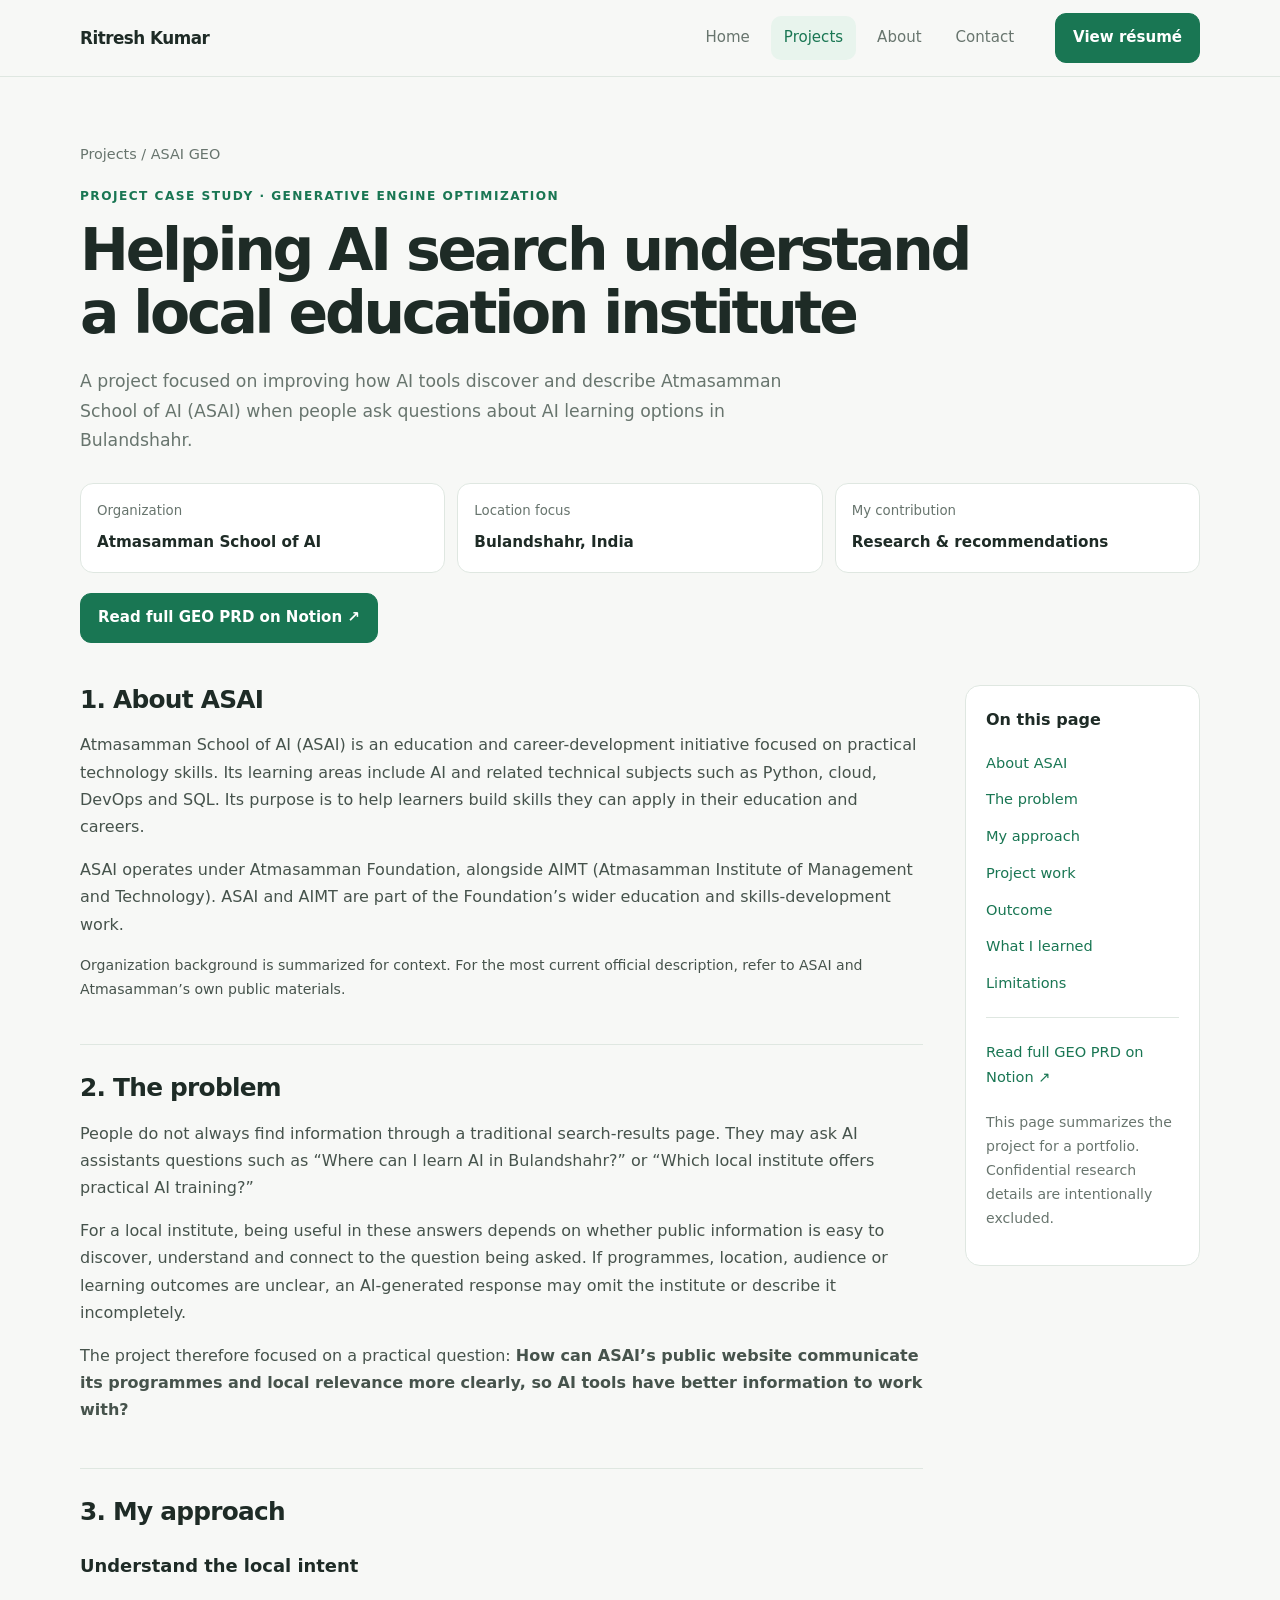
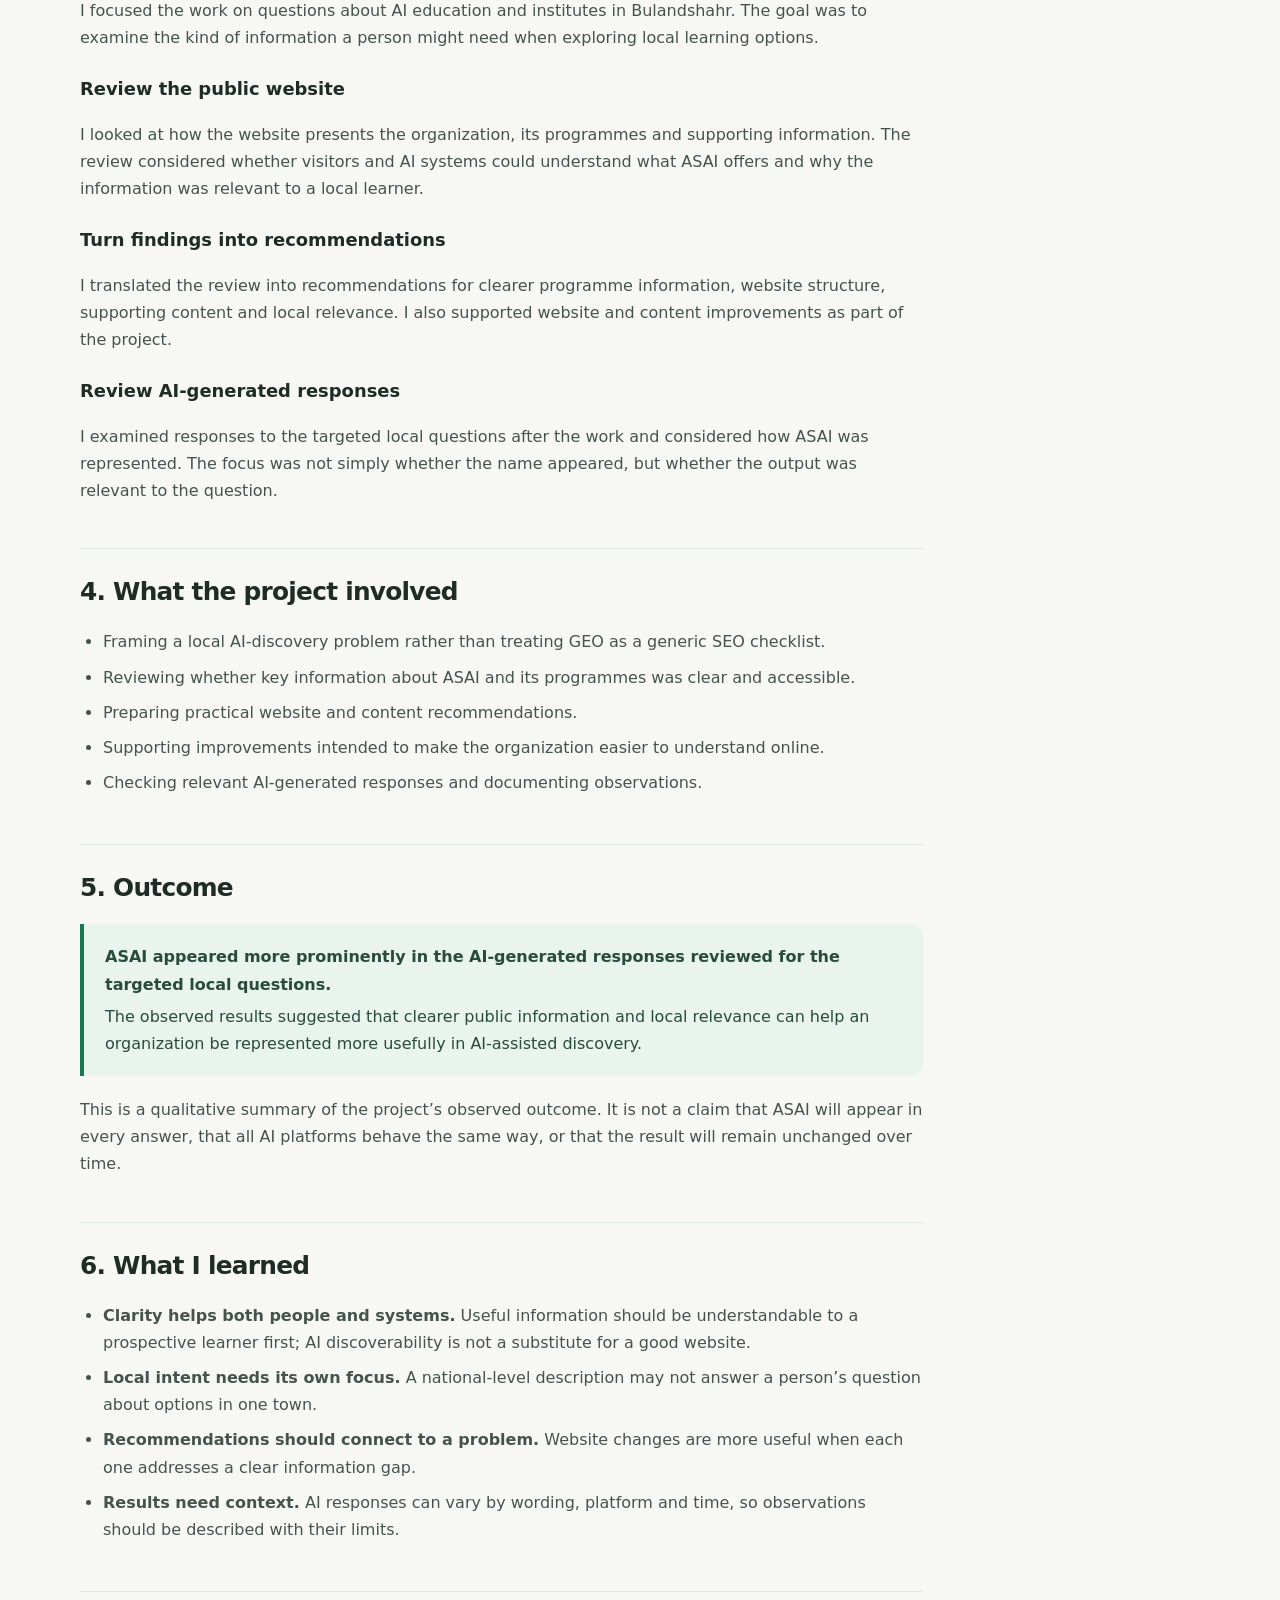
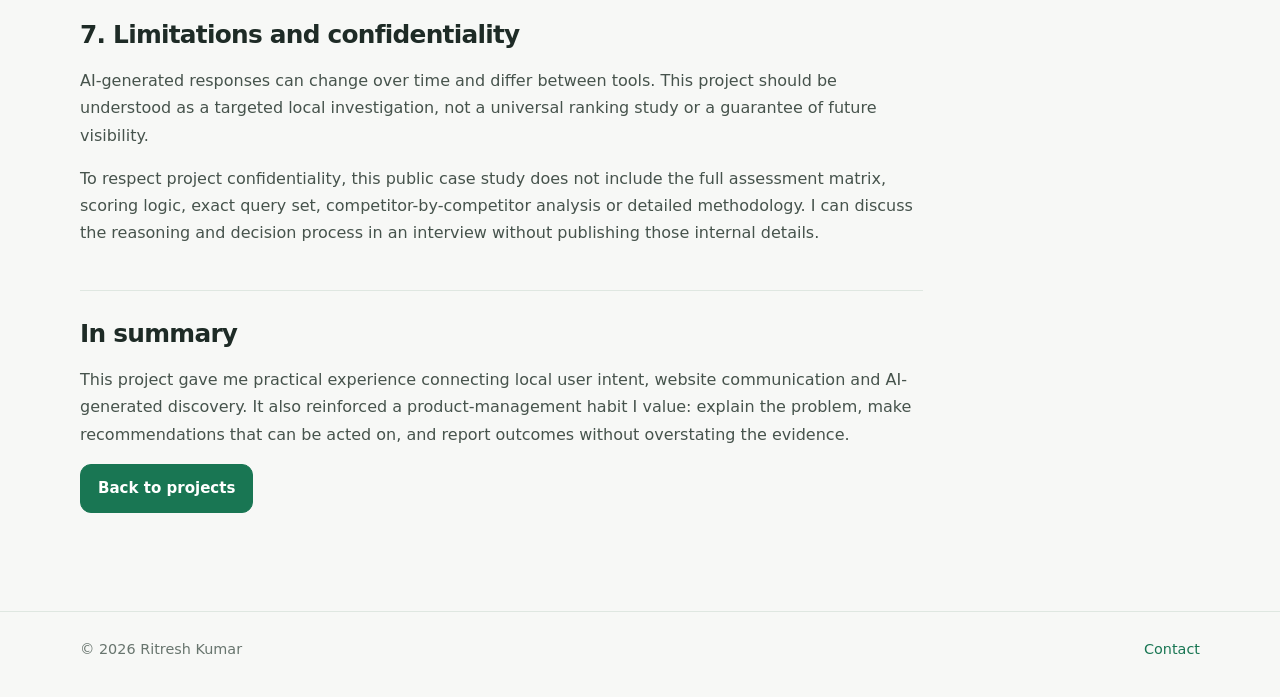
==== asai-case-study.html @ ffaddffd "Add files via upload upload all the files in my repo" ====
<!doctype html><html lang="en"><head><meta charset="utf-8"><meta name="viewport" content="width=device-width,initial-scale=1"><title>ASAI GEO Case Study | Ritresh Kumar</title><meta name="description" content="A practical case study on improving AI search discoverability for ASAI in Bulandshahr."><link rel="stylesheet" href="styles.css"></head><body><header class="topbar"><nav class="nav wrap"><a class="brand" href="index.html">Ritresh Kumar</a><button class="menu-toggle" aria-expanded="false" aria-label="Toggle navigation">Menu</button><div class="navlinks"><a href="index.html">Home</a><a class="active" href="projects.html">Projects</a><a href="about.html">About</a><a href="contact.html">Contact</a></div><a class="button" href="resume.pdf" target="_blank" rel="noreferrer">View résumé</a></nav></header><main class="wrap"><div class="page-hero"><div class="breadcrumbs"><a href="projects.html">Projects</a> / ASAI GEO</div><div class="eyebrow">Project case study · Generative Engine Optimization</div><h1 class="page-title">Helping AI search understand a local education institute</h1><p style="max-width:760px;color:var(--muted)">A project focused on improving how AI tools discover and describe Atmasamman School of AI (ASAI) when people ask questions about AI learning options in Bulandshahr.</p><div class="metadata"><div><small>Organization</small><strong>Atmasamman School of AI</strong></div><div><small>Location focus</small><strong>Bulandshahr, India</strong></div><div><small>My contribution</small><strong>Research & recommendations</strong></div></div><div class="actions" style="margin-top:20px"><a class="button" href="https://app.notion.com/p/GEO-Generative-Engine-Optimization-3e77df70513b80cbb42ec50b69eb6256" target="_blank" rel="noopener noreferrer">Read full GEO PRD on Notion ↗</a></div></div><div class="case-layout"><article class="case-main"><section id="overview" style="padding-top:0;border:0"><h2>1. About ASAI</h2><p>Atmasamman School of AI (ASAI) is an education and career-development initiative focused on practical technology skills. Its learning areas include AI and related technical subjects such as Python, cloud, DevOps and SQL. Its purpose is to help learners build skills they can apply in their education and careers.</p><p>ASAI operates under Atmasamman Foundation, alongside AIMT (Atmasamman Institute of Management and Technology). ASAI and AIMT are part of the Foundation’s wider education and skills-development work.</p><p class="plain-note">Organization background is summarized for context. For the most current official description, refer to ASAI and Atmasamman’s own public materials.</p></section><section id="problem"><h2>2. The problem</h2><p>People do not always find information through a traditional search-results page. They may ask AI assistants questions such as “Where can I learn AI in Bulandshahr?” or “Which local institute offers practical AI training?”</p><p>For a local institute, being useful in these answers depends on whether public information is easy to discover, understand and connect to the question being asked. If programmes, location, audience or learning outcomes are unclear, an AI-generated response may omit the institute or describe it incompletely.</p><p>The project therefore focused on a practical question: <strong>How can ASAI’s public website communicate its programmes and local relevance more clearly, so AI tools have better information to work with?</strong></p></section><section id="approach"><h2>3. My approach</h2><h3>Understand the local intent</h3><p>I focused the work on questions about AI education and institutes in Bulandshahr. The goal was to examine the kind of information a person might need when exploring local learning options.</p><h3>Review the public website</h3><p>I looked at how the website presents the organization, its programmes and supporting information. The review considered whether visitors and AI systems could understand what ASAI offers and why the information was relevant to a local learner.</p><h3>Turn findings into recommendations</h3><p>I translated the review into recommendations for clearer programme information, website structure, supporting content and local relevance. I also supported website and content improvements as part of the project.</p><h3>Review AI-generated responses</h3><p>I examined responses to the targeted local questions after the work and considered how ASAI was represented. The focus was not simply whether the name appeared, but whether the output was relevant to the question.</p></section><section id="work"><h2>4. What the project involved</h2><ul><li>Framing a local AI-discovery problem rather than treating GEO as a generic SEO checklist.</li><li>Reviewing whether key information about ASAI and its programmes was clear and accessible.</li><li>Preparing practical website and content recommendations.</li><li>Supporting improvements intended to make the organization easier to understand online.</li><li>Checking relevant AI-generated responses and documenting observations.</li></ul></section><section id="outcome"><h2>5. Outcome</h2><div class="callout"><strong>ASAI appeared more prominently in the AI-generated responses reviewed for the targeted local questions.</strong>The observed results suggested that clearer public information and local relevance can help an organization be represented more usefully in AI-assisted discovery.</div><p>This is a qualitative summary of the project’s observed outcome. It is not a claim that ASAI will appear in every answer, that all AI platforms behave the same way, or that the result will remain unchanged over time.</p></section><section id="learning"><h2>6. What I learned</h2><ul><li><strong>Clarity helps both people and systems.</strong> Useful information should be understandable to a prospective learner first; AI discoverability is not a substitute for a good website.</li><li><strong>Local intent needs its own focus.</strong> A national-level description may not answer a person’s question about options in one town.</li><li><strong>Recommendations should connect to a problem.</strong> Website changes are more useful when each one addresses a clear information gap.</li><li><strong>Results need context.</strong> AI responses can vary by wording, platform and time, so observations should be described with their limits.</li></ul></section><section id="limits"><h2>7. Limitations and confidentiality</h2><p>AI-generated responses can change over time and differ between tools. This project should be understood as a targeted local investigation, not a universal ranking study or a guarantee of future visibility.</p><p>To respect project confidentiality, this public case study does not include the full assessment matrix, scoring logic, exact query set, competitor-by-competitor analysis or detailed methodology. I can discuss the reasoning and decision process in an interview without publishing those internal details.</p></section><section id="summary"><h2>In summary</h2><p>This project gave me practical experience connecting local user intent, website communication and AI-generated discovery. It also reinforced a product-management habit I value: explain the problem, make recommendations that can be acted on, and report outcomes without overstating the evidence.</p><a class="button" href="projects.html">Back to projects</a></section></article><aside class="case-aside"><h3>On this page</h3><a href="#overview">About ASAI</a><a href="#problem">The problem</a><a href="#approach">My approach</a><a href="#work">Project work</a><a href="#outcome">Outcome</a><a href="#learning">What I learned</a><a href="#limits">Limitations</a><hr style="border:0;border-top:1px solid var(--line);margin:15px 0"><p><a href="https://app.notion.com/p/GEO-Generative-Engine-Optimization-3e77df70513b80cbb42ec50b69eb6256" target="_blank" rel="noopener noreferrer">Read full GEO PRD on Notion ↗</a></p><p class="plain-note">This page summarizes the project for a portfolio. Confidential research details are intentionally excluded.</p></aside></div></main><footer><div class="wrap footer-row"><span>© 2026 Ritresh Kumar</span><a href="contact.html">Contact</a></div></footer><script src="script.js"></script></body></html>
---- styles.css ----
:root{--bg:#f7f8f6;--surface:#fff;--ink:#1e2b26;--muted:#68756e;--line:#dfe7e1;--accent:#197653;--accent-soft:#e8f4ed;--shadow:0 12px 32px rgba(24,55,39,.07);--radius:18px}*{box-sizing:border-box}html{scroll-behavior:smooth}body{margin:0;background:var(--bg);color:var(--ink);font:16px/1.7 Inter,ui-sans-serif,system-ui,-apple-system,"Segoe UI",sans-serif;-webkit-font-smoothing:antialiased}a{color:var(--accent);text-decoration:none}a:hover{text-decoration:underline}button,a{transition:color .22s ease,background .22s ease,border-color .22s ease,transform .22s ease,box-shadow .22s ease}a:focus-visible,button:focus-visible{outline:3px solid #86c5a5;outline-offset:3px}.wrap{width:min(1120px,calc(100% - 40px));margin-inline:auto}.topbar{position:sticky;top:0;z-index:20;background:rgba(247,248,246,.92);backdrop-filter:blur(14px);border-bottom:1px solid var(--line)}.nav{min-height:76px;display:flex;align-items:center;gap:28px}.brand{font-weight:800;color:var(--ink);font-size:1.05rem;letter-spacing:-.03em;margin-right:auto}.navlinks{display:flex;align-items:center;gap:8px}.navlinks a{color:var(--muted);padding:9px 13px;border-radius:10px;font-size:.94rem}.navlinks a:hover,.navlinks a.active{color:var(--accent);background:var(--accent-soft);text-decoration:none}.button{display:inline-flex;align-items:center;justify-content:center;gap:8px;padding:11px 17px;border:1px solid var(--accent);border-radius:11px;background:var(--accent);color:#fff;font-weight:700;font-size:.94rem;cursor:pointer}.button:hover{background:#125e41;color:#fff;transform:translateY(-1px);box-shadow:0 7px 18px rgba(25,118,83,.16);text-decoration:none}.button.secondary{background:transparent;color:var(--accent)}.button.secondary:hover{background:var(--accent-soft);box-shadow:none}.menu-toggle{display:none;border:1px solid var(--line);background:white;border-radius:9px;padding:8px 12px;color:var(--ink)}main{min-height:60vh}.hero{padding:90px 0 76px;display:grid;grid-template-columns:1.35fr .65fr;gap:52px;align-items:center}.eyebrow{text-transform:uppercase;letter-spacing:.12em;font-size:.76rem;font-weight:800;color:var(--accent);margin-bottom:12px}.hero h1,.page-title{font-size:clamp(2.4rem,6vw,4.6rem);letter-spacing:-.055em;line-height:1.08;margin:0 0 22px}.hero h1 span{color:var(--accent)}.hero p,.page-hero p{font-size:1.08rem;color:var(--muted);max-width:680px;margin:0 0 25px}.hero-actions,.actions{display:flex;gap:12px;flex-wrap:wrap;margin-top:25px}.hero-panel{background:var(--accent-soft);border:1px solid #d5e9dc;border-radius:24px;padding:28px;min-height:260px;display:flex;flex-direction:column;justify-content:space-between}.hero-panel .big-mark{font-size:4.5rem;font-weight:800;letter-spacing:-.08em;color:var(--accent);line-height:1}.hero-panel p{font-size:.98rem;color:#496557;margin:20px 0 0}.mini-tags,.skills{display:flex;flex-wrap:wrap;gap:9px}.mini-tags span,.skills span{display:inline-block;background:var(--surface);border:1px solid var(--line);padding:7px 11px;border-radius:999px;color:var(--muted);font-size:.85rem}.section{padding:62px 0;border-top:1px solid var(--line)}.section-head{display:flex;justify-content:space-between;gap:20px;align-items:end;margin-bottom:26px}.section-head h2,.section h2{font-size:clamp(1.65rem,3vw,2.25rem);line-height:1.2;letter-spacing:-.035em;margin:0}.section-head p{color:var(--muted);margin:8px 0 0;max-width:650px}.text-link{font-weight:750;white-space:nowrap}.cards{display:grid;grid-template-columns:repeat(3,minmax(0,1fr));gap:18px}.project-card,.simple-panel,.contact-card{background:var(--surface);border:1px solid var(--line);border-radius:var(--radius);padding:25px;box-shadow:0 3px 12px rgba(24,55,39,.025)}.project-card{display:flex;flex-direction:column;align-items:flex-start;min-height:265px;color:var(--ink)}.project-card:hover{transform:translateY(-4px);border-color:#a8cdb7;box-shadow:var(--shadow);text-decoration:none}.project-card .card-type{font-size:.77rem;font-weight:800;color:var(--accent);background:var(--accent-soft);border-radius:999px;padding:5px 10px;margin-bottom:18px}.project-card h3,.simple-panel h3{font-size:1.2rem;line-height:1.3;margin:0 0 10px;letter-spacing:-.025em}.project-card p,.simple-panel p,.contact-card p{color:var(--muted);margin:0 0 18px}.project-card .card-link{margin-top:auto;color:var(--accent);font-weight:750}.project-card .card-link span{display:inline-block;transition:transform .2s}.project-card:hover .card-link span{transform:translateX(4px)}.about-preview,.contact-preview{display:grid;grid-template-columns:1fr 1fr;gap:18px}.simple-panel{padding:30px}.simple-panel .text-link{display:inline-block;margin-top:4px}.page-hero{padding:65px 0 42px}.page-title{font-size:clamp(2.25rem,5vw,3.65rem);max-width:900px}.page-hero p{margin-bottom:0}.breadcrumbs{font-size:.9rem;color:var(--muted);margin-bottom:20px}.metadata{display:grid;grid-template-columns:repeat(3,minmax(0,1fr));gap:12px;margin-top:28px}.metadata>div{background:var(--surface);border:1px solid var(--line);border-radius:13px;padding:16px}.metadata small{display:block;color:var(--muted);margin-bottom:5px}.metadata strong{font-size:.95rem}.case-layout{display:grid;grid-template-columns:minmax(0,1fr) 235px;gap:42px;padding-bottom:70px}.case-main section{padding:28px 0;border-top:1px solid var(--line)}.case-main h2{font-size:1.55rem;letter-spacing:-.03em;line-height:1.25;margin:0 0 13px}.case-main h3{font-size:1.12rem;margin:23px 0 8px}.case-main p,.case-main li{color:#46534c}.case-main ul{padding-left:23px}.case-main li{padding:4px 0}.case-aside{align-self:start;position:sticky;top:100px;background:var(--surface);border:1px solid var(--line);border-radius:15px;padding:20px}.case-aside h3{margin:0 0 12px;font-size:1rem}.case-aside a{display:block;padding:6px 0;font-size:.91rem}.callout{background:var(--accent-soft);border-left:4px solid var(--accent);border-radius:0 12px 12px 0;padding:19px 21px;margin:20px 0;color:#294b3a}.callout strong{display:block;margin-bottom:5px}.plain-note{font-size:.88rem;color:var(--muted)}.about-grid{display:grid;grid-template-columns:1fr 1fr;gap:18px}.skills{padding-bottom:60px}.skills span{background:var(--surface)}.contact-grid{display:grid;grid-template-columns:1fr 1fr;gap:18px;padding-bottom:65px}.contact-card{display:flex;gap:15px;align-items:flex-start}.contact-card .contact-icon{width:44px;height:44px;flex:0 0 44px;border-radius:12px;background:var(--accent-soft);display:grid;place-items:center;color:var(--accent);font-weight:800}.contact-card h3{margin:0 0 5px}.contact-card p{margin:0 0 7px}footer{border-top:1px solid var(--line);padding:25px 0 35px;color:var(--muted);font-size:.9rem}.footer-row{display:flex;align-items:center;justify-content:space-between;gap:15px}.breadcrumbs a{color:var(--muted)}.page-enter{animation:pageEnter .42s ease both}.page-leave{opacity:0;transform:translateY(7px);transition:opacity .16s ease,transform .16s ease}@keyframes pageEnter{from{opacity:0;transform:translateY(9px)}to{opacity:1;transform:translateY(0)}}@media(max-width:800px){.nav{gap:12px;min-height:68px}.nav>.button{display:none}.menu-toggle{display:block}.navlinks{display:none;position:absolute;left:20px;right:20px;top:64px;background:var(--surface);border:1px solid var(--line);border-radius:14px;padding:10px;box-shadow:var(--shadow);flex-direction:column;align-items:stretch}.navlinks.open{display:flex}.navlinks a{padding:12px}.hero{grid-template-columns:1fr;gap:28px;padding:58px 0}.hero-panel{min-height:200px}.cards{grid-template-columns:1fr 1fr}.case-layout{grid-template-columns:1fr}.case-aside{position:static;order:-1}.metadata{grid-template-columns:1fr 1fr}}@media(max-width:560px){.wrap{width:min(100% - 28px,1120px)}.hero{padding:48px 0}.hero h1{font-size:2.65rem}.section{padding:45px 0}.section-head{align-items:flex-start;flex-direction:column}.cards,.about-preview,.contact-preview,.about-grid,.contact-grid{grid-template-columns:1fr}.project-card{min-height:0}.page-hero{padding:45px 0 30px}.metadata{grid-template-columns:1fr}.case-layout{gap:20px}.footer-row{align-items:flex-start;flex-direction:column}}@media(prefers-reduced-motion:reduce){*,*::before,*::after{scroll-behavior:auto!important;animation-duration:.01ms!important;transition-duration:.01ms!important}}
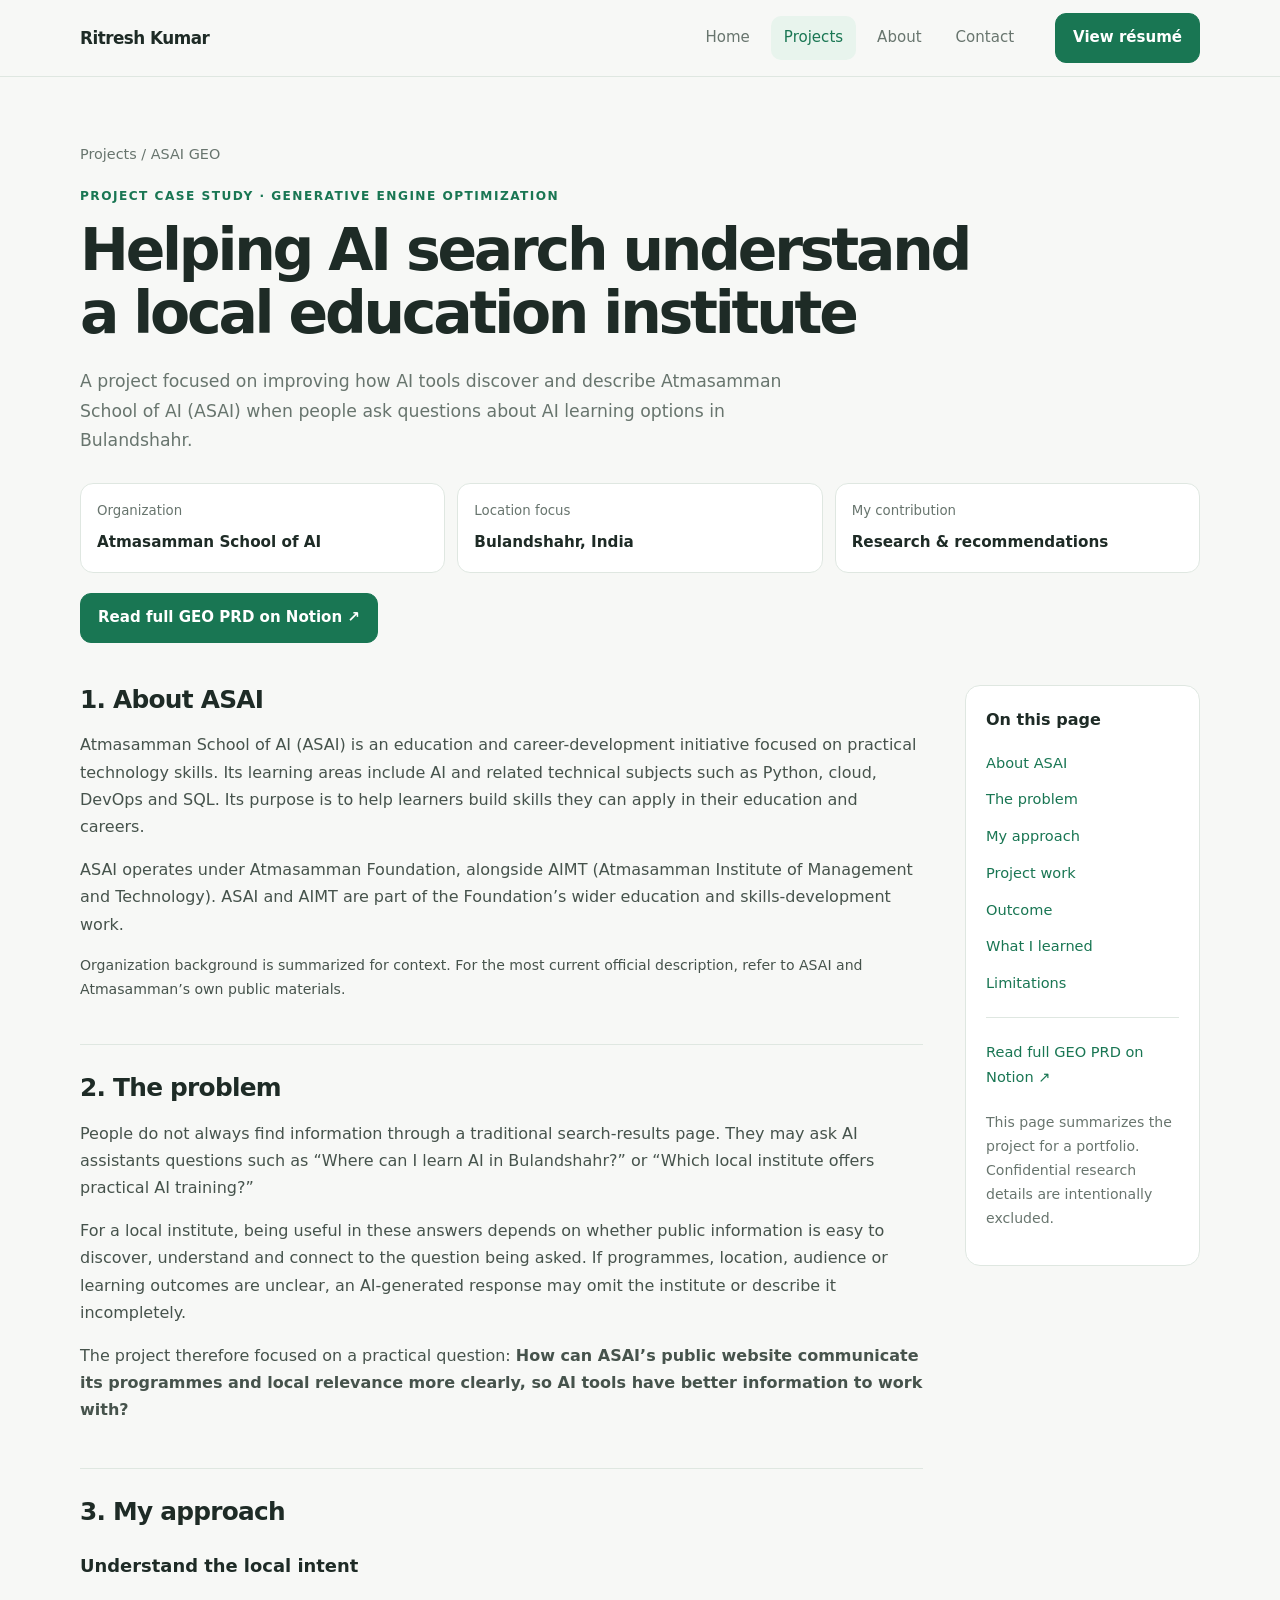
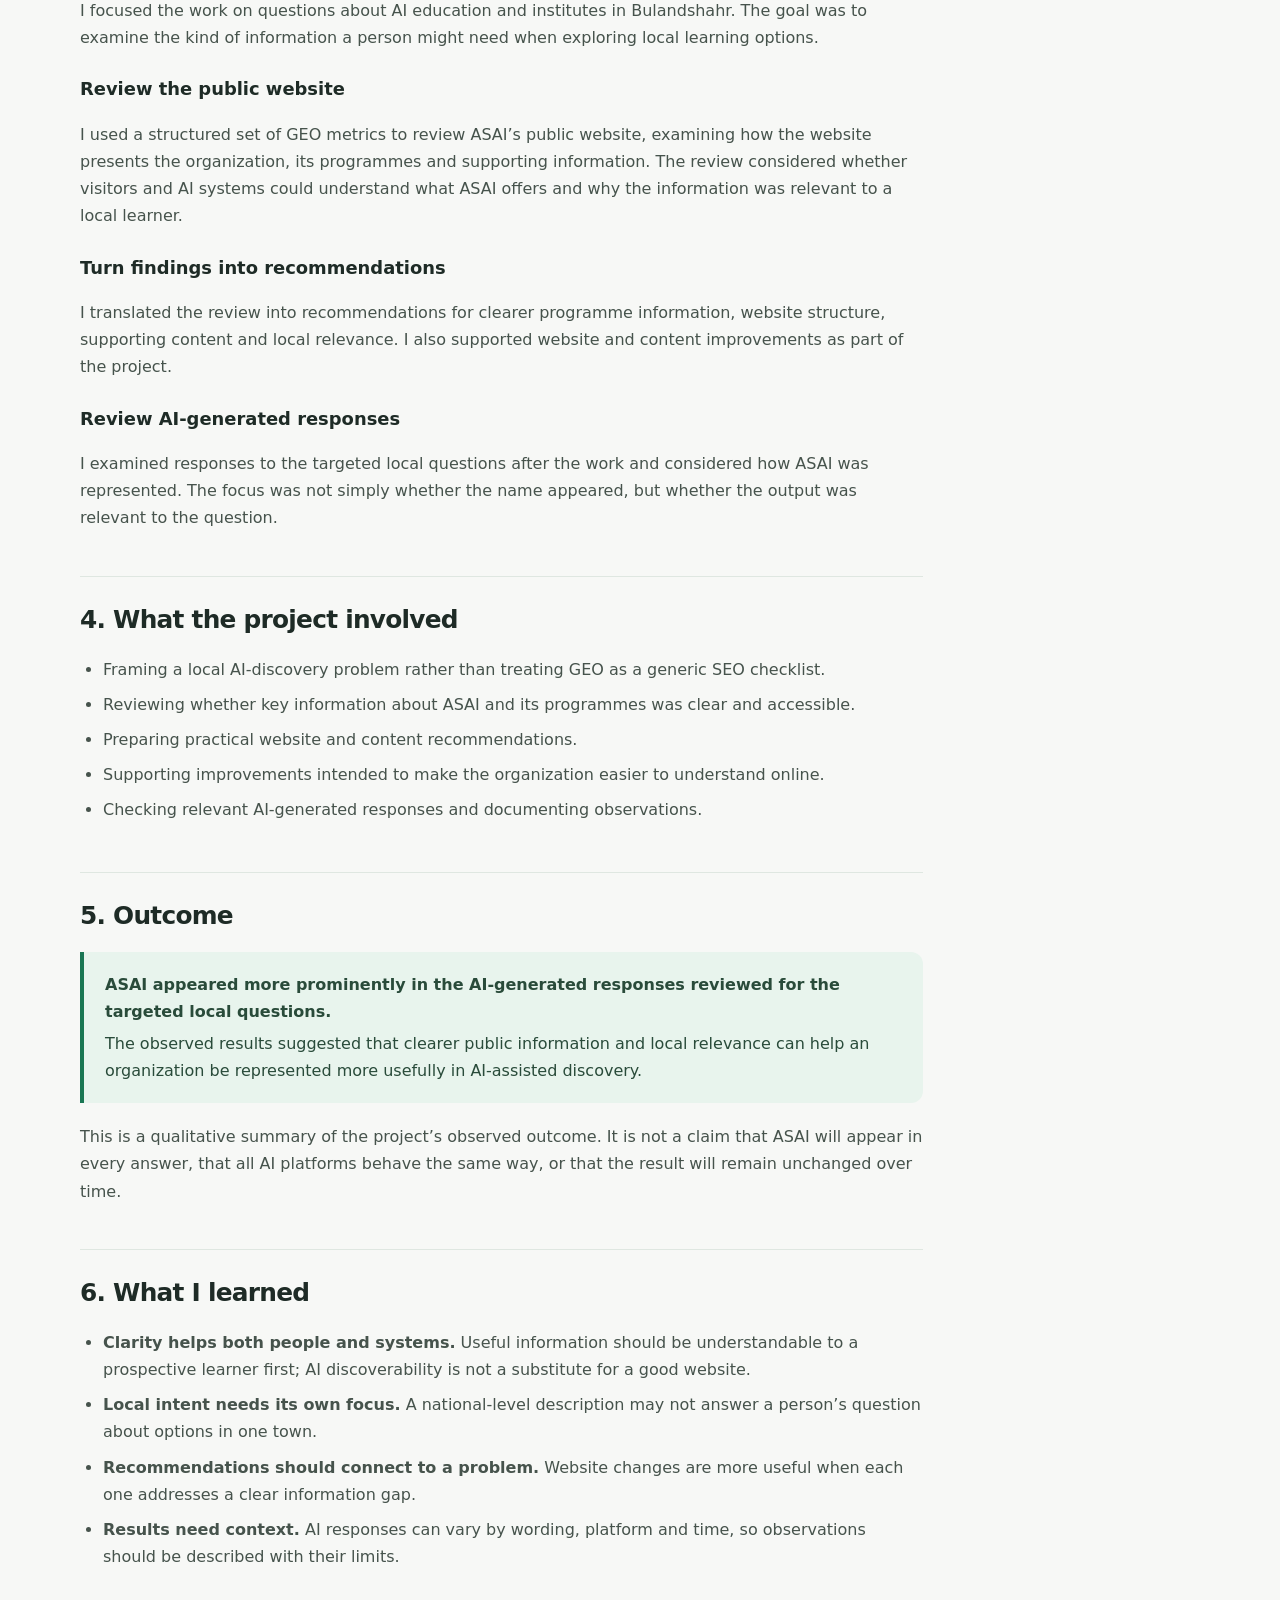
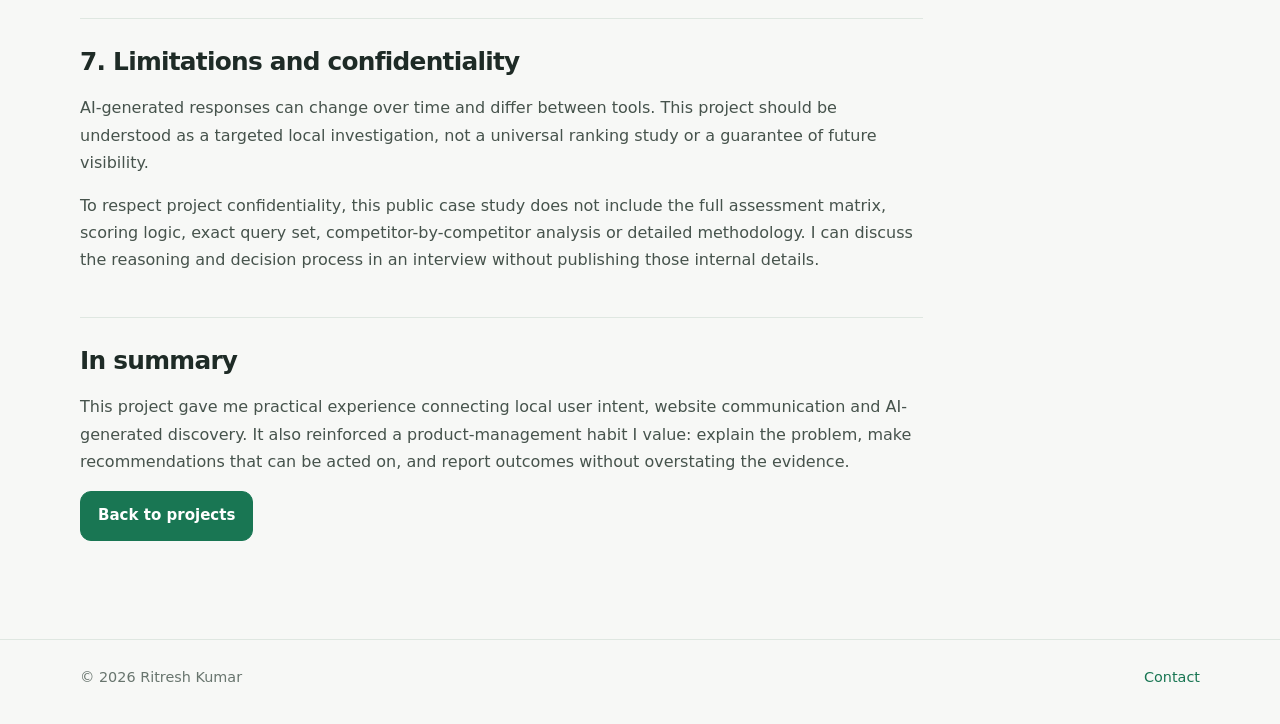
==== commit 002bcccb: "upadte the review" ====
--- a/asai-case-study.html
+++ b/asai-case-study.html
@@ -1 +1 @@
-<!doctype html><html lang="en"><head><meta charset="utf-8"><meta name="viewport" content="width=device-width,initial-scale=1"><title>ASAI GEO Case Study | Ritresh Kumar</title><meta name="description" content="A practical case study on improving AI search discoverability for ASAI in Bulandshahr."><link rel="stylesheet" href="styles.css"></head><body><header class="topbar"><nav class="nav wrap"><a class="brand" href="index.html">Ritresh Kumar</a><button class="menu-toggle" aria-expanded="false" aria-label="Toggle navigation">Menu</button><div class="navlinks"><a href="index.html">Home</a><a class="active" href="projects.html">Projects</a><a href="about.html">About</a><a href="contact.html">Contact</a></div><a class="button" href="resume.pdf" target="_blank" rel="noreferrer">View résumé</a></nav></header><main class="wrap"><div class="page-hero"><div class="breadcrumbs"><a href="projects.html">Projects</a> / ASAI GEO</div><div class="eyebrow">Project case study · Generative Engine Optimization</div><h1 class="page-title">Helping AI search understand a local education institute</h1><p style="max-width:760px;color:var(--muted)">A project focused on improving how AI tools discover and describe Atmasamman School of AI (ASAI) when people ask questions about AI learning options in Bulandshahr.</p><div class="metadata"><div><small>Organization</small><strong>Atmasamman School of AI</strong></div><div><small>Location focus</small><strong>Bulandshahr, India</strong></div><div><small>My contribution</small><strong>Research & recommendations</strong></div></div><div class="actions" style="margin-top:20px"><a class="button" href="https://app.notion.com/p/GEO-Generative-Engine-Optimization-3e77df70513b80cbb42ec50b69eb6256" target="_blank" rel="noopener noreferrer">Read full GEO PRD on Notion ↗</a></div></div><div class="case-layout"><article class="case-main"><section id="overview" style="padding-top:0;border:0"><h2>1. About ASAI</h2><p>Atmasamman School of AI (ASAI) is an education and career-development initiative focused on practical technology skills. Its learning areas include AI and related technical subjects such as Python, cloud, DevOps and SQL. Its purpose is to help learners build skills they can apply in their education and careers.</p><p>ASAI operates under Atmasamman Foundation, alongside AIMT (Atmasamman Institute of Management and Technology). ASAI and AIMT are part of the Foundation’s wider education and skills-development work.</p><p class="plain-note">Organization background is summarized for context. For the most current official description, refer to ASAI and Atmasamman’s own public materials.</p></section><section id="problem"><h2>2. The problem</h2><p>People do not always find information through a traditional search-results page. They may ask AI assistants questions such as “Where can I learn AI in Bulandshahr?” or “Which local institute offers practical AI training?”</p><p>For a local institute, being useful in these answers depends on whether public information is easy to discover, understand and connect to the question being asked. If programmes, location, audience or learning outcomes are unclear, an AI-generated response may omit the institute or describe it incompletely.</p><p>The project therefore focused on a practical question: <strong>How can ASAI’s public website communicate its programmes and local relevance more clearly, so AI tools have better information to work with?</strong></p></section><section id="approach"><h2>3. My approach</h2><h3>Understand the local intent</h3><p>I focused the work on questions about AI education and institutes in Bulandshahr. The goal was to examine the kind of information a person might need when exploring local learning options.</p><h3>Review the public website</h3><p>I looked at how the website presents the organization, its programmes and supporting information. The review considered whether visitors and AI systems could understand what ASAI offers and why the information was relevant to a local learner.</p><h3>Turn findings into recommendations</h3><p>I translated the review into recommendations for clearer programme information, website structure, supporting content and local relevance. I also supported website and content improvements as part of the project.</p><h3>Review AI-generated responses</h3><p>I examined responses to the targeted local questions after the work and considered how ASAI was represented. The focus was not simply whether the name appeared, but whether the output was relevant to the question.</p></section><section id="work"><h2>4. What the project involved</h2><ul><li>Framing a local AI-discovery problem rather than treating GEO as a generic SEO checklist.</li><li>Reviewing whether key information about ASAI and its programmes was clear and accessible.</li><li>Preparing practical website and content recommendations.</li><li>Supporting improvements intended to make the organization easier to understand online.</li><li>Checking relevant AI-generated responses and documenting observations.</li></ul></section><section id="outcome"><h2>5. Outcome</h2><div class="callout"><strong>ASAI appeared more prominently in the AI-generated responses reviewed for the targeted local questions.</strong>The observed results suggested that clearer public information and local relevance can help an organization be represented more usefully in AI-assisted discovery.</div><p>This is a qualitative summary of the project’s observed outcome. It is not a claim that ASAI will appear in every answer, that all AI platforms behave the same way, or that the result will remain unchanged over time.</p></section><section id="learning"><h2>6. What I learned</h2><ul><li><strong>Clarity helps both people and systems.</strong> Useful information should be understandable to a prospective learner first; AI discoverability is not a substitute for a good website.</li><li><strong>Local intent needs its own focus.</strong> A national-level description may not answer a person’s question about options in one town.</li><li><strong>Recommendations should connect to a problem.</strong> Website changes are more useful when each one addresses a clear information gap.</li><li><strong>Results need context.</strong> AI responses can vary by wording, platform and time, so observations should be described with their limits.</li></ul></section><section id="limits"><h2>7. Limitations and confidentiality</h2><p>AI-generated responses can change over time and differ between tools. This project should be understood as a targeted local investigation, not a universal ranking study or a guarantee of future visibility.</p><p>To respect project confidentiality, this public case study does not include the full assessment matrix, scoring logic, exact query set, competitor-by-competitor analysis or detailed methodology. I can discuss the reasoning and decision process in an interview without publishing those internal details.</p></section><section id="summary"><h2>In summary</h2><p>This project gave me practical experience connecting local user intent, website communication and AI-generated discovery. It also reinforced a product-management habit I value: explain the problem, make recommendations that can be acted on, and report outcomes without overstating the evidence.</p><a class="button" href="projects.html">Back to projects</a></section></article><aside class="case-aside"><h3>On this page</h3><a href="#overview">About ASAI</a><a href="#problem">The problem</a><a href="#approach">My approach</a><a href="#work">Project work</a><a href="#outcome">Outcome</a><a href="#learning">What I learned</a><a href="#limits">Limitations</a><hr style="border:0;border-top:1px solid var(--line);margin:15px 0"><p><a href="https://app.notion.com/p/GEO-Generative-Engine-Optimization-3e77df70513b80cbb42ec50b69eb6256" target="_blank" rel="noopener noreferrer">Read full GEO PRD on Notion ↗</a></p><p class="plain-note">This page summarizes the project for a portfolio. Confidential research details are intentionally excluded.</p></aside></div></main><footer><div class="wrap footer-row"><span>© 2026 Ritresh Kumar</span><a href="contact.html">Contact</a></div></footer><script src="script.js"></script></body></html>
+<!doctype html><html lang="en"><head><meta charset="utf-8"><meta name="viewport" content="width=device-width,initial-scale=1"><title>ASAI GEO Case Study | Ritresh Kumar</title><meta name="description" content="A practical case study on improving AI search discoverability for ASAI in Bulandshahr."><link rel="stylesheet" href="styles.css"></head><body><header class="topbar"><nav class="nav wrap"><a class="brand" href="index.html">Ritresh Kumar</a><button class="menu-toggle" aria-expanded="false" aria-label="Toggle navigation">Menu</button><div class="navlinks"><a href="index.html">Home</a><a class="active" href="projects.html">Projects</a><a href="about.html">About</a><a href="contact.html">Contact</a></div><a class="button" href="resume.pdf" target="_blank" rel="noreferrer">View résumé</a></nav></header><main class="wrap"><div class="page-hero"><div class="breadcrumbs"><a href="projects.html">Projects</a> / ASAI GEO</div><div class="eyebrow">Project case study · Generative Engine Optimization</div><h1 class="page-title">Helping AI search understand a local education institute</h1><p style="max-width:760px;color:var(--muted)">A project focused on improving how AI tools discover and describe Atmasamman School of AI (ASAI) when people ask questions about AI learning options in Bulandshahr.</p><div class="metadata"><div><small>Organization</small><strong>Atmasamman School of AI</strong></div><div><small>Location focus</small><strong>Bulandshahr, India</strong></div><div><small>My contribution</small><strong>Research & recommendations</strong></div></div><div class="actions" style="margin-top:20px"><a class="button" href="https://app.notion.com/p/GEO-Generative-Engine-Optimization-3e77df70513b80cbb42ec50b69eb6256" target="_blank" rel="noopener noreferrer">Read full GEO PRD on Notion ↗</a></div></div><div class="case-layout"><article class="case-main"><section id="overview" style="padding-top:0;border:0"><h2>1. About ASAI</h2><p>Atmasamman School of AI (ASAI) is an education and career-development initiative focused on practical technology skills. Its learning areas include AI and related technical subjects such as Python, cloud, DevOps and SQL. Its purpose is to help learners build skills they can apply in their education and careers.</p><p>ASAI operates under Atmasamman Foundation, alongside AIMT (Atmasamman Institute of Management and Technology). ASAI and AIMT are part of the Foundation’s wider education and skills-development work.</p><p class="plain-note">Organization background is summarized for context. For the most current official description, refer to ASAI and Atmasamman’s own public materials.</p></section><section id="problem"><h2>2. The problem</h2><p>People do not always find information through a traditional search-results page. They may ask AI assistants questions such as “Where can I learn AI in Bulandshahr?” or “Which local institute offers practical AI training?”</p><p>For a local institute, being useful in these answers depends on whether public information is easy to discover, understand and connect to the question being asked. If programmes, location, audience or learning outcomes are unclear, an AI-generated response may omit the institute or describe it incompletely.</p><p>The project therefore focused on a practical question: <strong>How can ASAI’s public website communicate its programmes and local relevance more clearly, so AI tools have better information to work with?</strong></p></section><section id="approach"><h2>3. My approach</h2><h3>Understand the local intent</h3><p>I focused the work on questions about AI education and institutes in Bulandshahr. The goal was to examine the kind of information a person might need when exploring local learning options.</p><h3>Review the public website</h3><p>I used a structured set of GEO metrics to review ASAI’s public website, examining how the website presents the organization, its programmes and supporting information. The review considered whether visitors and AI systems could understand what ASAI offers and why the information was relevant to a local learner.</p><h3>Turn findings into recommendations</h3><p>I translated the review into recommendations for clearer programme information, website structure, supporting content and local relevance. I also supported website and content improvements as part of the project.</p><h3>Review AI-generated responses</h3><p>I examined responses to the targeted local questions after the work and considered how ASAI was represented. The focus was not simply whether the name appeared, but whether the output was relevant to the question.</p></section><section id="work"><h2>4. What the project involved</h2><ul><li>Framing a local AI-discovery problem rather than treating GEO as a generic SEO checklist.</li><li>Reviewing whether key information about ASAI and its programmes was clear and accessible.</li><li>Preparing practical website and content recommendations.</li><li>Supporting improvements intended to make the organization easier to understand online.</li><li>Checking relevant AI-generated responses and documenting observations.</li></ul></section><section id="outcome"><h2>5. Outcome</h2><div class="callout"><strong>ASAI appeared more prominently in the AI-generated responses reviewed for the targeted local questions.</strong>The observed results suggested that clearer public information and local relevance can help an organization be represented more usefully in AI-assisted discovery.</div><p>This is a qualitative summary of the project’s observed outcome. It is not a claim that ASAI will appear in every answer, that all AI platforms behave the same way, or that the result will remain unchanged over time.</p></section><section id="learning"><h2>6. What I learned</h2><ul><li><strong>Clarity helps both people and systems.</strong> Useful information should be understandable to a prospective learner first; AI discoverability is not a substitute for a good website.</li><li><strong>Local intent needs its own focus.</strong> A national-level description may not answer a person’s question about options in one town.</li><li><strong>Recommendations should connect to a problem.</strong> Website changes are more useful when each one addresses a clear information gap.</li><li><strong>Results need context.</strong> AI responses can vary by wording, platform and time, so observations should be described with their limits.</li></ul></section><section id="limits"><h2>7. Limitations and confidentiality</h2><p>AI-generated responses can change over time and differ between tools. This project should be understood as a targeted local investigation, not a universal ranking study or a guarantee of future visibility.</p><p>To respect project confidentiality, this public case study does not include the full assessment matrix, scoring logic, exact query set, competitor-by-competitor analysis or detailed methodology. I can discuss the reasoning and decision process in an interview without publishing those internal details.</p></section><section id="summary"><h2>In summary</h2><p>This project gave me practical experience connecting local user intent, website communication and AI-generated discovery. It also reinforced a product-management habit I value: explain the problem, make recommendations that can be acted on, and report outcomes without overstating the evidence.</p><a class="button" href="projects.html">Back to projects</a></section></article><aside class="case-aside"><h3>On this page</h3><a href="#overview">About ASAI</a><a href="#problem">The problem</a><a href="#approach">My approach</a><a href="#work">Project work</a><a href="#outcome">Outcome</a><a href="#learning">What I learned</a><a href="#limits">Limitations</a><hr style="border:0;border-top:1px solid var(--line);margin:15px 0"><p><a href="https://app.notion.com/p/GEO-Generative-Engine-Optimization-3e77df70513b80cbb42ec50b69eb6256" target="_blank" rel="noopener noreferrer">Read full GEO PRD on Notion ↗</a></p><p class="plain-note">This page summarizes the project for a portfolio. Confidential research details are intentionally excluded.</p></aside></div></main><footer><div class="wrap footer-row"><span>© 2026 Ritresh Kumar</span><a href="contact.html">Contact</a></div></footer><script src="script.js"></script></body></html>
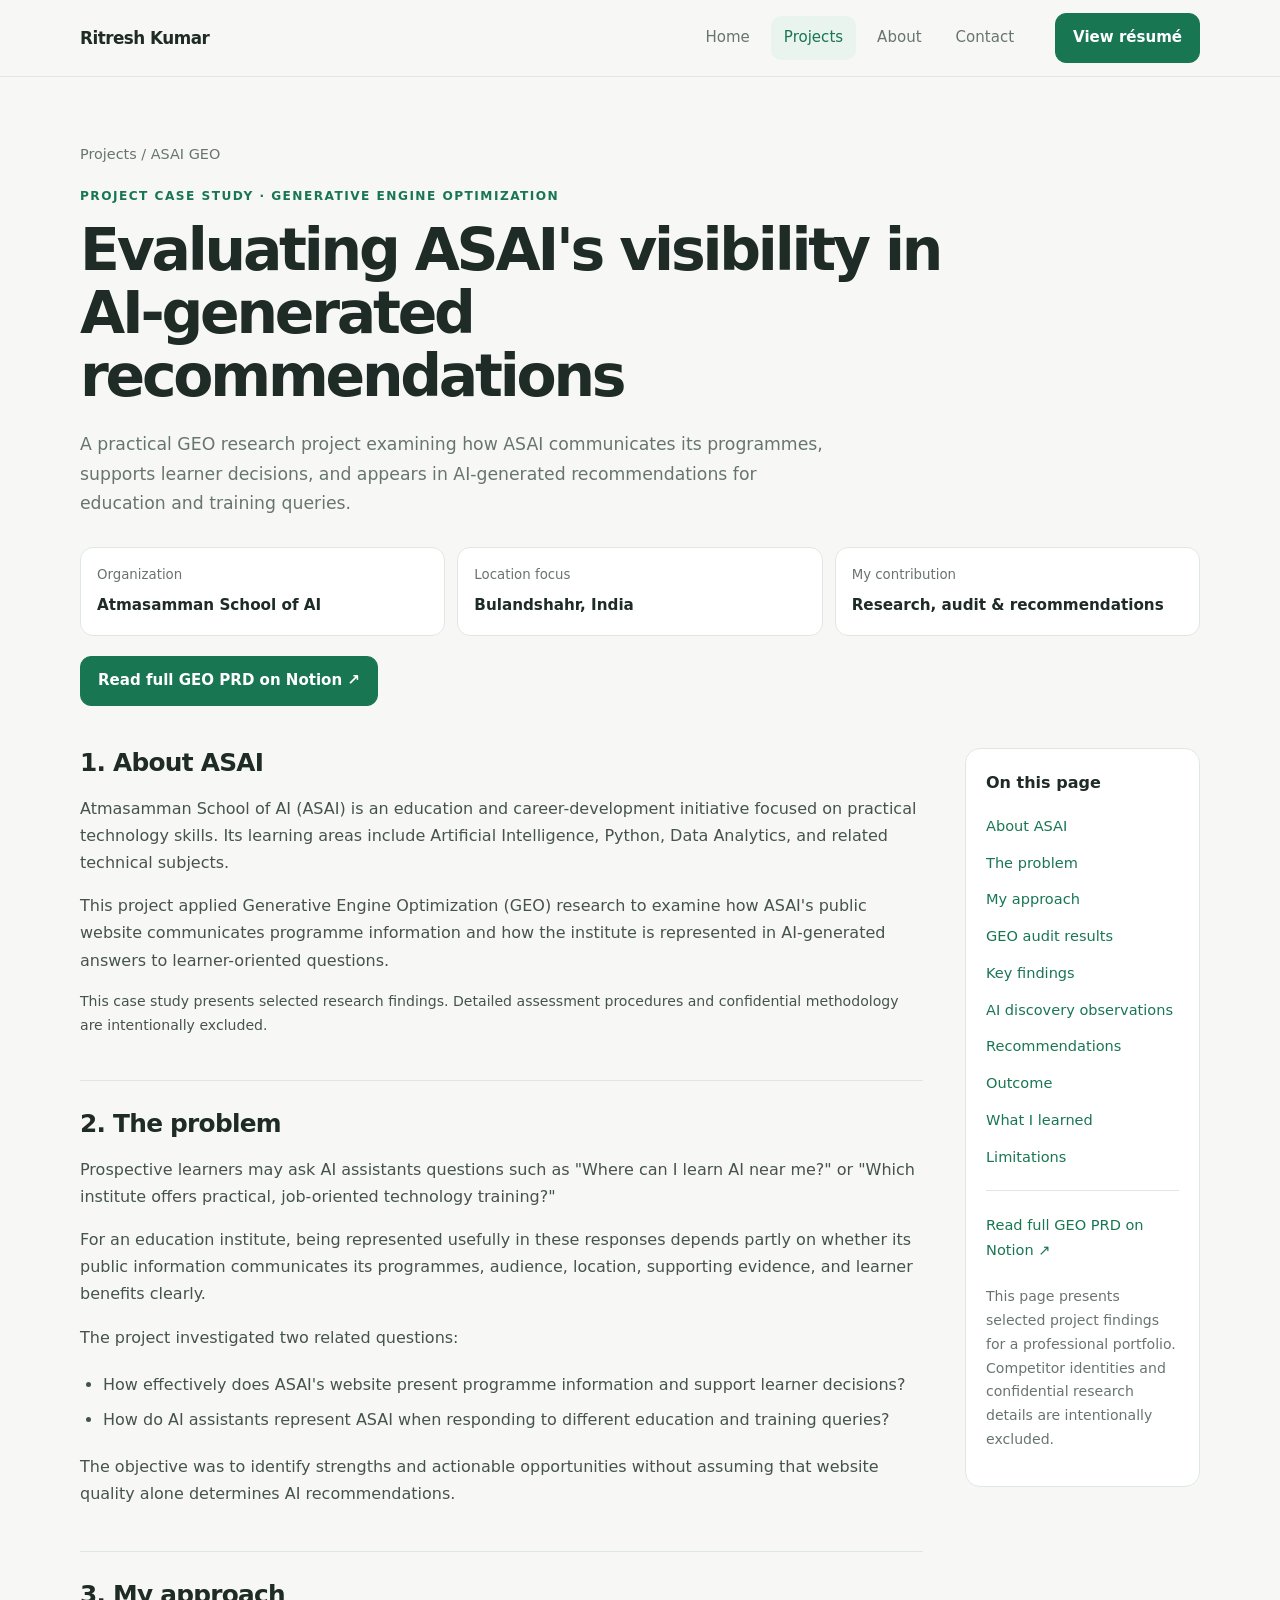
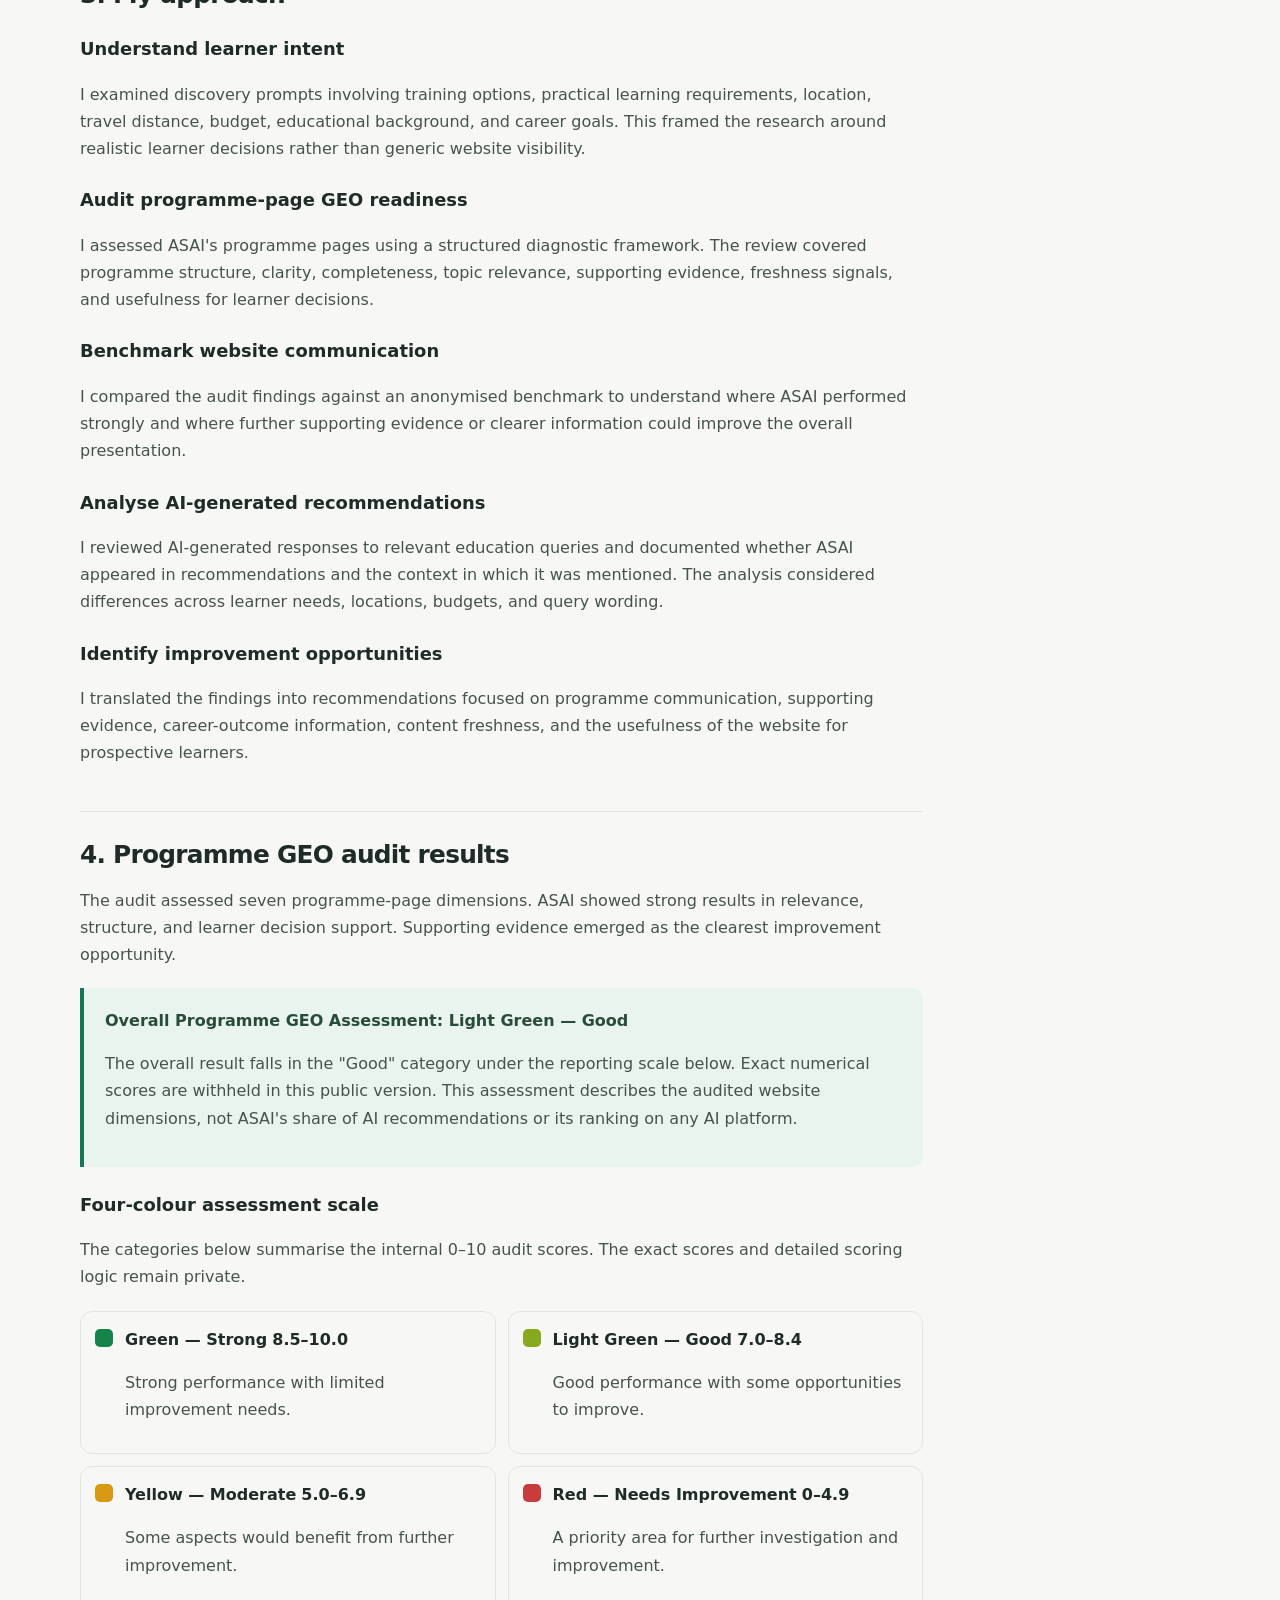
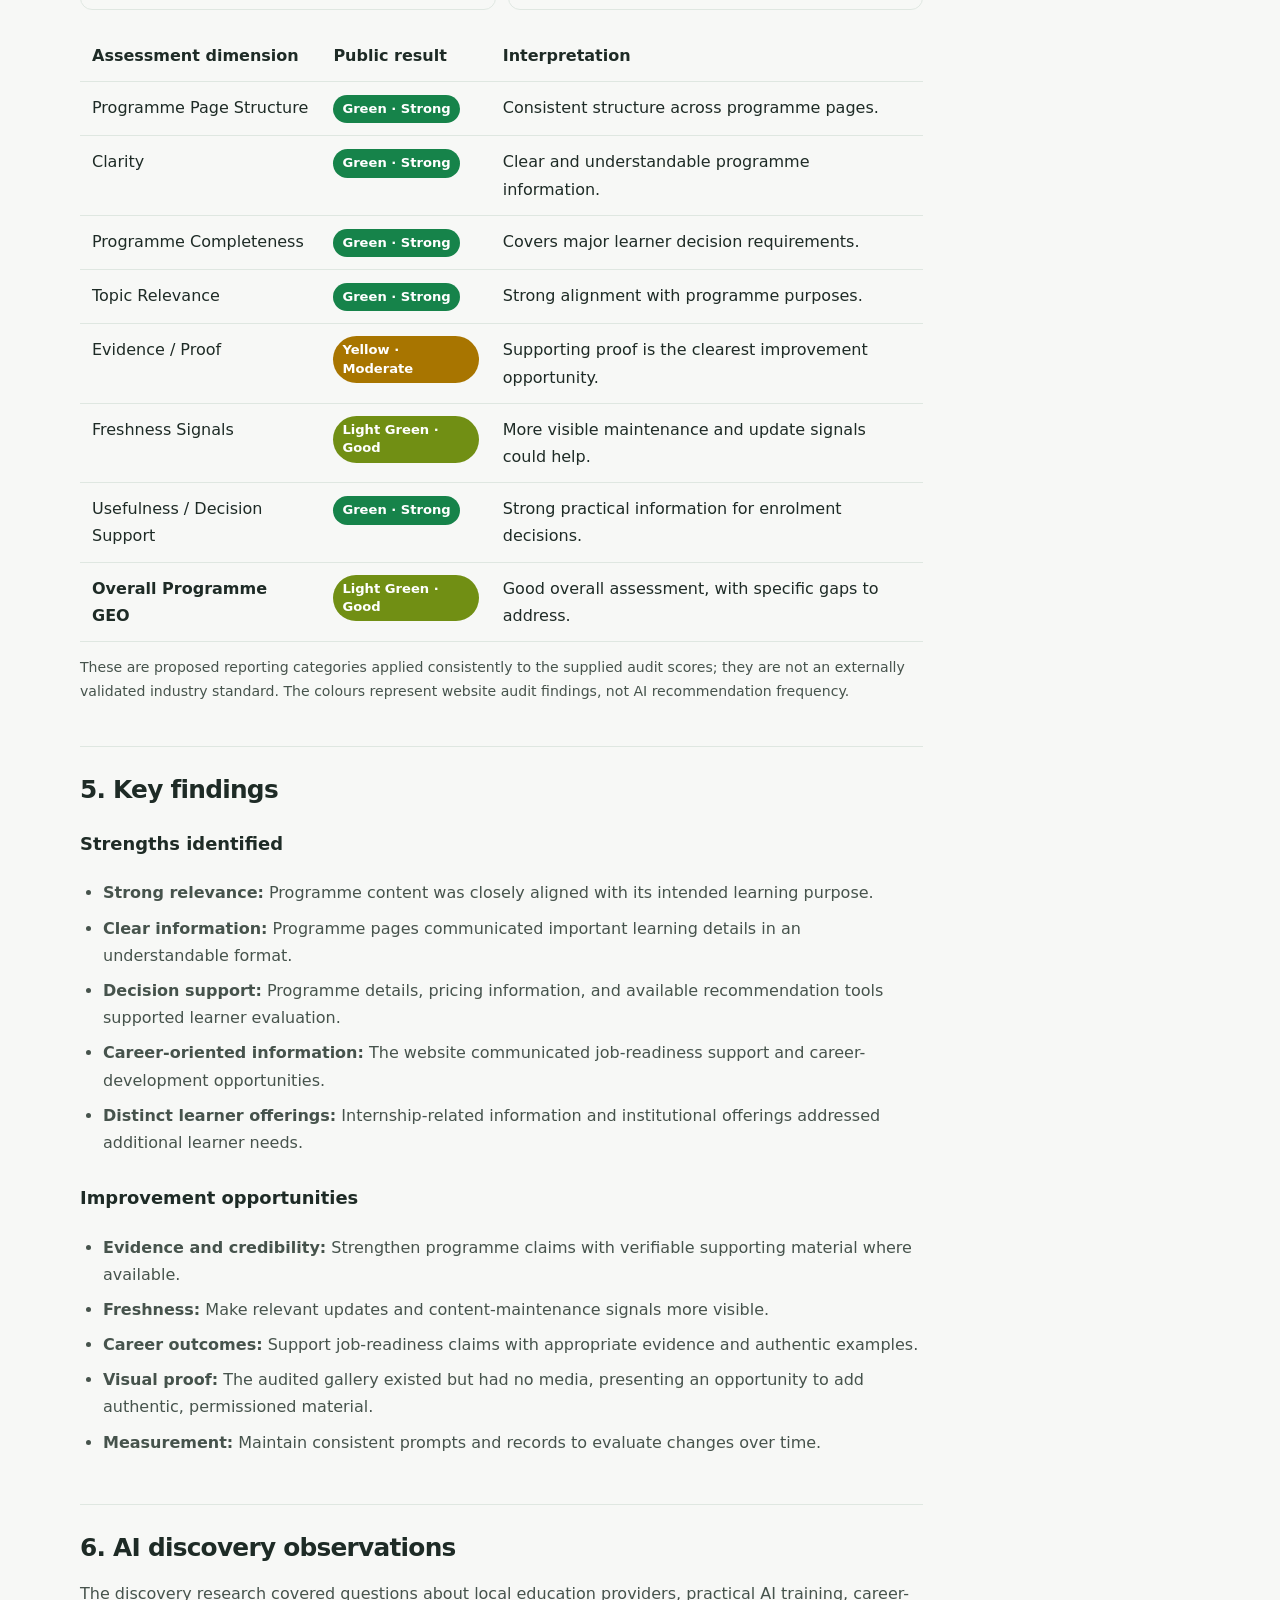
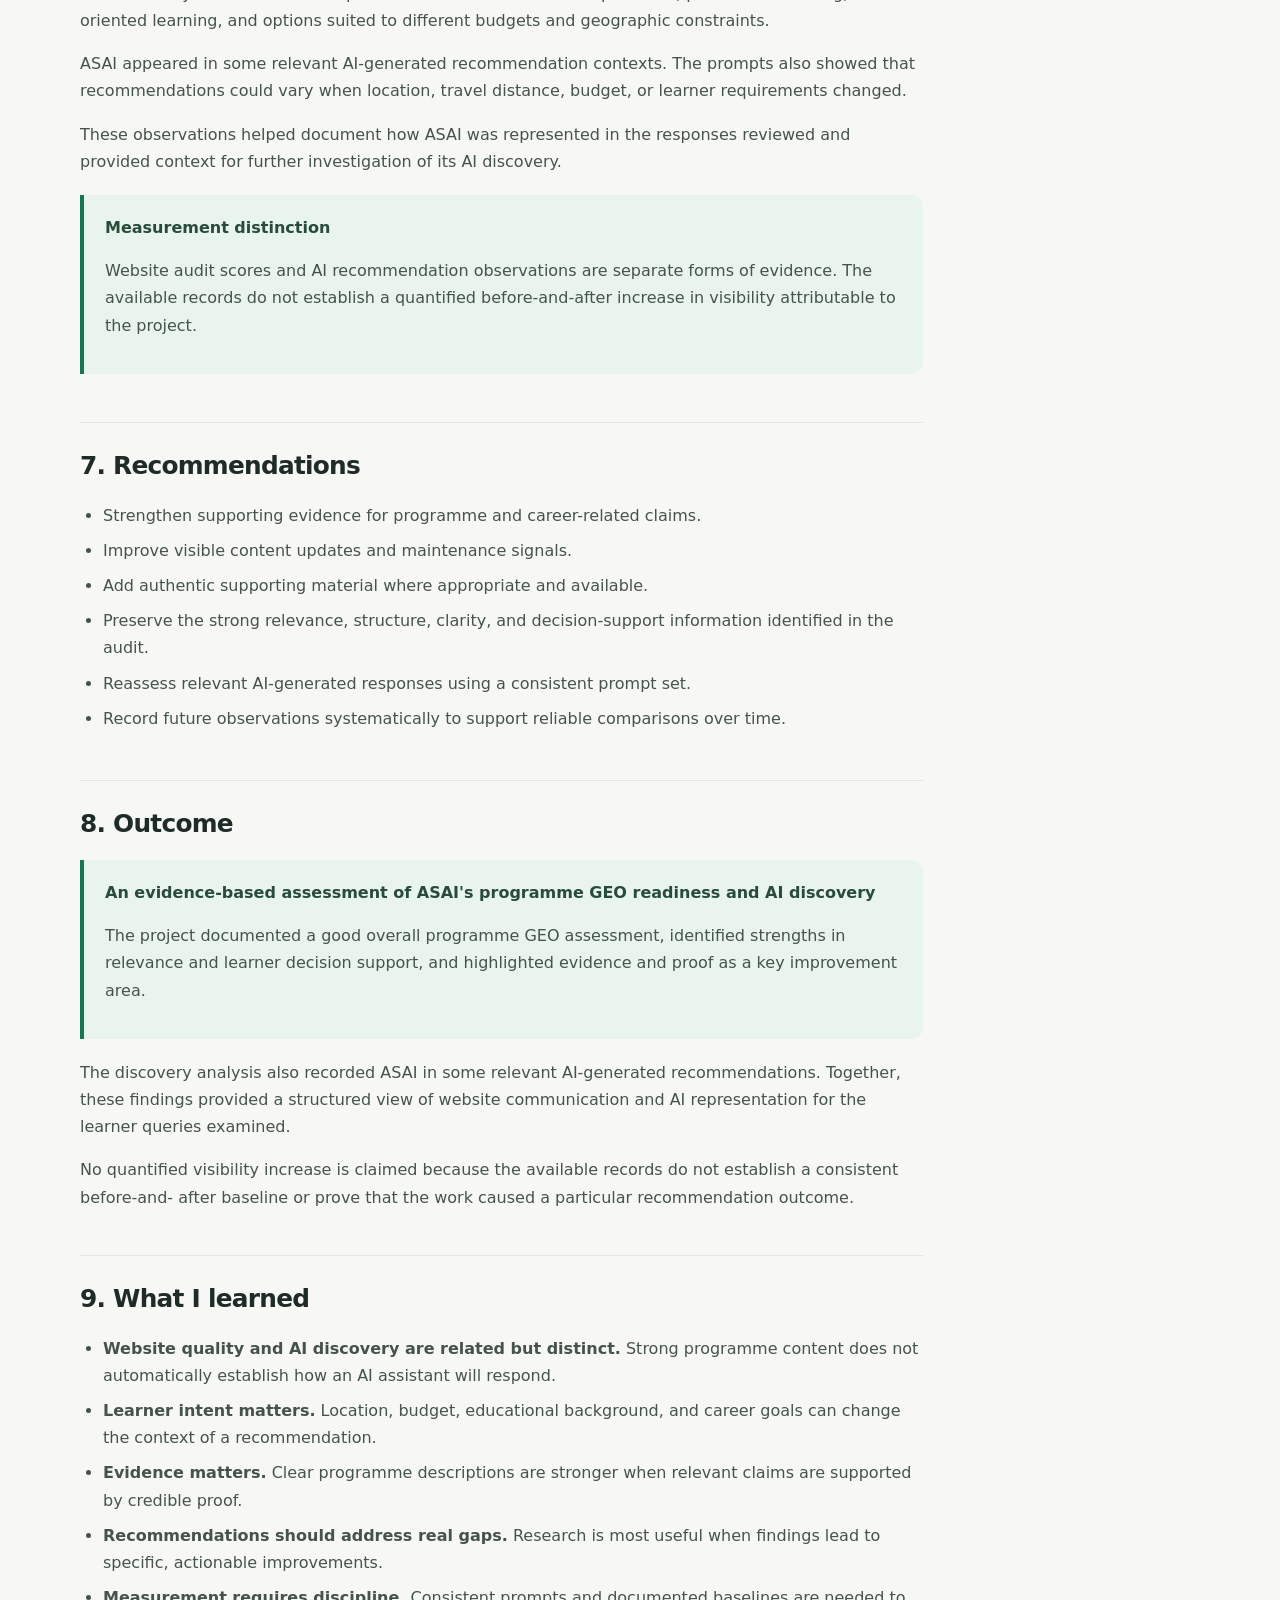
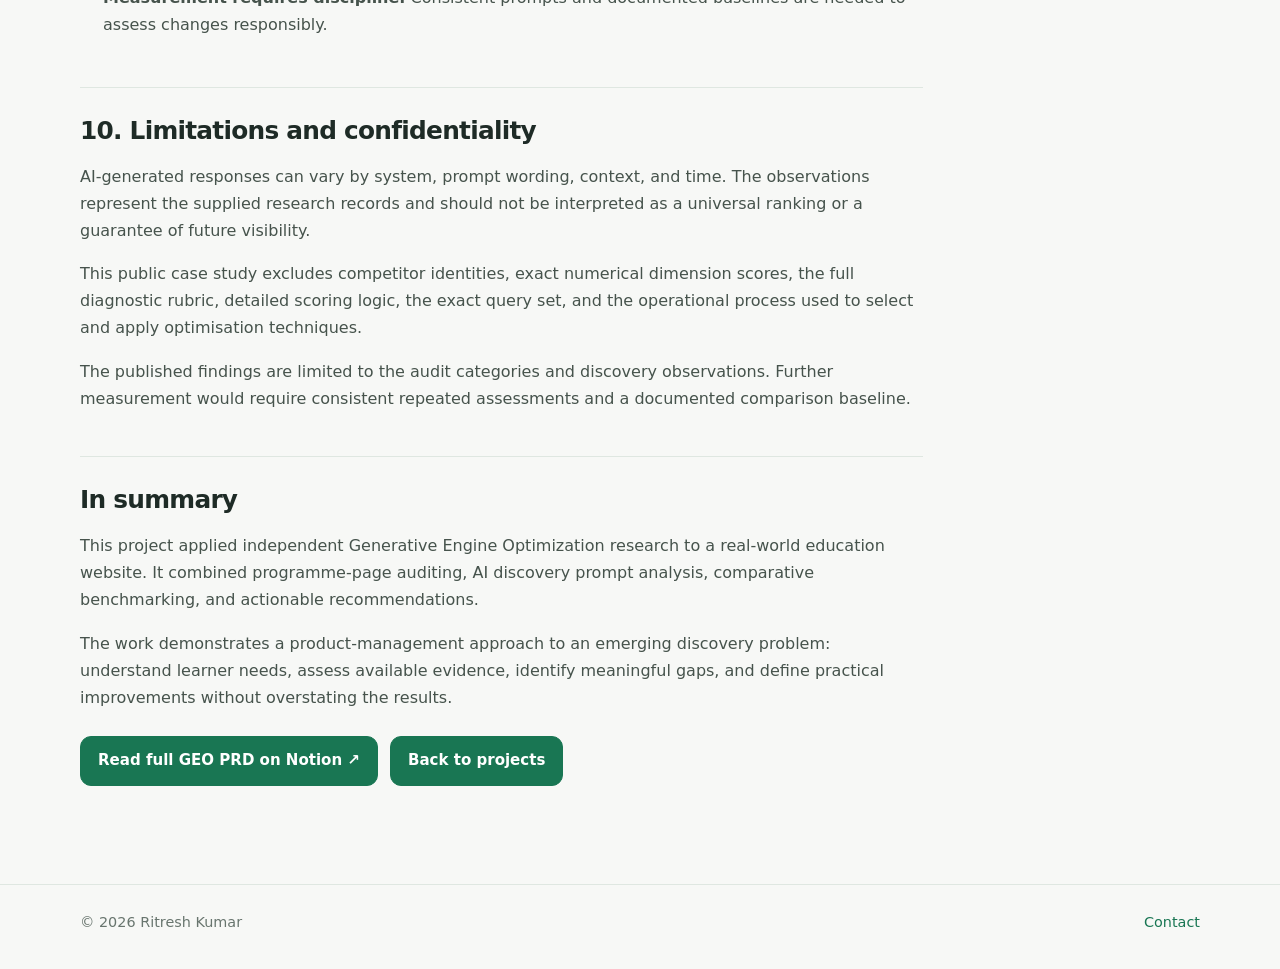
==== commit b19579fe: "update the asai-case-study" ====
--- a/asai-case-study.html
+++ b/asai-case-study.html
@@ -1 +1,704 @@
-<!doctype html><html lang="en"><head><meta charset="utf-8"><meta name="viewport" content="width=device-width,initial-scale=1"><title>ASAI GEO Case Study | Ritresh Kumar</title><meta name="description" content="A practical case study on improving AI search discoverability for ASAI in Bulandshahr."><link rel="stylesheet" href="styles.css"></head><body><header class="topbar"><nav class="nav wrap"><a class="brand" href="index.html">Ritresh Kumar</a><button class="menu-toggle" aria-expanded="false" aria-label="Toggle navigation">Menu</button><div class="navlinks"><a href="index.html">Home</a><a class="active" href="projects.html">Projects</a><a href="about.html">About</a><a href="contact.html">Contact</a></div><a class="button" href="resume.pdf" target="_blank" rel="noreferrer">View résumé</a></nav></header><main class="wrap"><div class="page-hero"><div class="breadcrumbs"><a href="projects.html">Projects</a> / ASAI GEO</div><div class="eyebrow">Project case study · Generative Engine Optimization</div><h1 class="page-title">Helping AI search understand a local education institute</h1><p style="max-width:760px;color:var(--muted)">A project focused on improving how AI tools discover and describe Atmasamman School of AI (ASAI) when people ask questions about AI learning options in Bulandshahr.</p><div class="metadata"><div><small>Organization</small><strong>Atmasamman School of AI</strong></div><div><small>Location focus</small><strong>Bulandshahr, India</strong></div><div><small>My contribution</small><strong>Research & recommendations</strong></div></div><div class="actions" style="margin-top:20px"><a class="button" href="https://app.notion.com/p/GEO-Generative-Engine-Optimization-3e77df70513b80cbb42ec50b69eb6256" target="_blank" rel="noopener noreferrer">Read full GEO PRD on Notion ↗</a></div></div><div class="case-layout"><article class="case-main"><section id="overview" style="padding-top:0;border:0"><h2>1. About ASAI</h2><p>Atmasamman School of AI (ASAI) is an education and career-development initiative focused on practical technology skills. Its learning areas include AI and related technical subjects such as Python, cloud, DevOps and SQL. Its purpose is to help learners build skills they can apply in their education and careers.</p><p>ASAI operates under Atmasamman Foundation, alongside AIMT (Atmasamman Institute of Management and Technology). ASAI and AIMT are part of the Foundation’s wider education and skills-development work.</p><p class="plain-note">Organization background is summarized for context. For the most current official description, refer to ASAI and Atmasamman’s own public materials.</p></section><section id="problem"><h2>2. The problem</h2><p>People do not always find information through a traditional search-results page. They may ask AI assistants questions such as “Where can I learn AI in Bulandshahr?” or “Which local institute offers practical AI training?”</p><p>For a local institute, being useful in these answers depends on whether public information is easy to discover, understand and connect to the question being asked. If programmes, location, audience or learning outcomes are unclear, an AI-generated response may omit the institute or describe it incompletely.</p><p>The project therefore focused on a practical question: <strong>How can ASAI’s public website communicate its programmes and local relevance more clearly, so AI tools have better information to work with?</strong></p></section><section id="approach"><h2>3. My approach</h2><h3>Understand the local intent</h3><p>I focused the work on questions about AI education and institutes in Bulandshahr. The goal was to examine the kind of information a person might need when exploring local learning options.</p><h3>Review the public website</h3><p>I used a structured set of GEO metrics to review ASAI’s public website, examining how the website presents the organization, its programmes and supporting information. The review considered whether visitors and AI systems could understand what ASAI offers and why the information was relevant to a local learner.</p><h3>Turn findings into recommendations</h3><p>I translated the review into recommendations for clearer programme information, website structure, supporting content and local relevance. I also supported website and content improvements as part of the project.</p><h3>Review AI-generated responses</h3><p>I examined responses to the targeted local questions after the work and considered how ASAI was represented. The focus was not simply whether the name appeared, but whether the output was relevant to the question.</p></section><section id="work"><h2>4. What the project involved</h2><ul><li>Framing a local AI-discovery problem rather than treating GEO as a generic SEO checklist.</li><li>Reviewing whether key information about ASAI and its programmes was clear and accessible.</li><li>Preparing practical website and content recommendations.</li><li>Supporting improvements intended to make the organization easier to understand online.</li><li>Checking relevant AI-generated responses and documenting observations.</li></ul></section><section id="outcome"><h2>5. Outcome</h2><div class="callout"><strong>ASAI appeared more prominently in the AI-generated responses reviewed for the targeted local questions.</strong>The observed results suggested that clearer public information and local relevance can help an organization be represented more usefully in AI-assisted discovery.</div><p>This is a qualitative summary of the project’s observed outcome. It is not a claim that ASAI will appear in every answer, that all AI platforms behave the same way, or that the result will remain unchanged over time.</p></section><section id="learning"><h2>6. What I learned</h2><ul><li><strong>Clarity helps both people and systems.</strong> Useful information should be understandable to a prospective learner first; AI discoverability is not a substitute for a good website.</li><li><strong>Local intent needs its own focus.</strong> A national-level description may not answer a person’s question about options in one town.</li><li><strong>Recommendations should connect to a problem.</strong> Website changes are more useful when each one addresses a clear information gap.</li><li><strong>Results need context.</strong> AI responses can vary by wording, platform and time, so observations should be described with their limits.</li></ul></section><section id="limits"><h2>7. Limitations and confidentiality</h2><p>AI-generated responses can change over time and differ between tools. This project should be understood as a targeted local investigation, not a universal ranking study or a guarantee of future visibility.</p><p>To respect project confidentiality, this public case study does not include the full assessment matrix, scoring logic, exact query set, competitor-by-competitor analysis or detailed methodology. I can discuss the reasoning and decision process in an interview without publishing those internal details.</p></section><section id="summary"><h2>In summary</h2><p>This project gave me practical experience connecting local user intent, website communication and AI-generated discovery. It also reinforced a product-management habit I value: explain the problem, make recommendations that can be acted on, and report outcomes without overstating the evidence.</p><a class="button" href="projects.html">Back to projects</a></section></article><aside class="case-aside"><h3>On this page</h3><a href="#overview">About ASAI</a><a href="#problem">The problem</a><a href="#approach">My approach</a><a href="#work">Project work</a><a href="#outcome">Outcome</a><a href="#learning">What I learned</a><a href="#limits">Limitations</a><hr style="border:0;border-top:1px solid var(--line);margin:15px 0"><p><a href="https://app.notion.com/p/GEO-Generative-Engine-Optimization-3e77df70513b80cbb42ec50b69eb6256" target="_blank" rel="noopener noreferrer">Read full GEO PRD on Notion ↗</a></p><p class="plain-note">This page summarizes the project for a portfolio. Confidential research details are intentionally excluded.</p></aside></div></main><footer><div class="wrap footer-row"><span>© 2026 Ritresh Kumar</span><a href="contact.html">Contact</a></div></footer><script src="script.js"></script></body></html>
+
+<!doctype html>
+<html lang="en">
+<head>
+  <meta charset="utf-8">
+  <meta name="viewport" content="width=device-width, initial-scale=1">
+  <title>ASAI GEO Case Study | Ritresh Kumar</title>
+  <meta name="description" content="A practical GEO case study assessing ASAI's programme website, learner decision support, and visibility in AI-generated recommendations.">
+  <link rel="stylesheet" href="styles.css">
+
+  <style>
+    .geo-legend {
+      display: grid;
+      grid-template-columns: repeat(2, minmax(0, 1fr));
+      gap: 12px;
+      margin: 20px 0;
+    }
+
+    .geo-level {
+      display: flex;
+      align-items: flex-start;
+      gap: 12px;
+      padding: 14px;
+      border: 1px solid var(--line);
+      border-radius: 12px;
+    }
+
+    .geo-swatch {
+      flex: 0 0 18px;
+      width: 18px;
+      height: 18px;
+      margin-top: 3px;
+      border-radius: 5px;
+    }
+
+    .geo-green { background: #16834a; }
+    .geo-light-green { background: #86a91f; }
+    .geo-yellow { background: #d99a13; }
+    .geo-red { background: #c83c3c; }
+
+    .geo-label {
+      display: inline-flex;
+      align-items: center;
+      gap: 7px;
+      font-weight: 700;
+    }
+
+    .geo-pill {
+      display: inline-block;
+      padding: 5px 9px;
+      border-radius: 999px;
+      color: #fff;
+      font-size: .82rem;
+      font-weight: 700;
+      line-height: 1.4;
+    }
+
+    .geo-pill.green { background: #16834a; }
+    .geo-pill.light-green { background: #718f14; }
+    .geo-pill.yellow { background: #a87500; }
+    .geo-pill.red { background: #c83c3c; }
+
+    .table-wrap {
+      max-width: 100%;
+      overflow-x: auto;
+    }
+
+    .table-wrap table {
+      width: 100%;
+      border-collapse: collapse;
+    }
+
+    .table-wrap th,
+    .table-wrap td {
+      padding: 12px;
+      text-align: left;
+      vertical-align: top;
+      border-bottom: 1px solid var(--line);
+    }
+
+    @media (max-width: 640px) {
+      .geo-legend {
+        grid-template-columns: 1fr;
+      }
+    }
+  </style>
+</head>
+
+<body>
+
+  <header class="topbar">
+    <nav class="nav wrap">
+      <a class="brand" href="index.html">Ritresh Kumar</a>
+
+      <button class="menu-toggle"
+              aria-expanded="false"
+              aria-label="Toggle navigation">
+        Menu
+      </button>
+
+      <div class="navlinks">
+        <a href="index.html">Home</a>
+        <a class="active" href="projects.html">Projects</a>
+        <a href="about.html">About</a>
+        <a href="contact.html">Contact</a>
+      </div>
+
+      <a class="button"
+         href="resume.pdf"
+         target="_blank"
+         rel="noreferrer">
+        View résumé
+      </a>
+    </nav>
+  </header>
+
+  <main class="wrap">
+
+    <div class="page-hero">
+      <div class="breadcrumbs">
+        <a href="projects.html">Projects</a> / ASAI GEO
+      </div>
+
+      <div class="eyebrow">
+        Project Case Study · Generative Engine Optimization
+      </div>
+
+      <h1 class="page-title">
+        Evaluating ASAI's visibility in AI-generated recommendations
+      </h1>
+
+      <p style="max-width:760px;color:var(--muted)">
+        A practical GEO research project examining how ASAI communicates
+        its programmes, supports learner decisions, and appears in
+        AI-generated recommendations for education and training queries.
+      </p>
+
+      <div class="metadata">
+        <div>
+          <small>Organization</small>
+          <strong>Atmasamman School of AI</strong>
+        </div>
+
+        <div>
+          <small>Location focus</small>
+          <strong>Bulandshahr, India</strong>
+        </div>
+
+        <div>
+          <small>My contribution</small>
+          <strong>Research, audit &amp; recommendations</strong>
+        </div>
+      </div>
+
+      <div class="actions" style="margin-top:20px">
+        <a class="button"
+           href="https://app.notion.com/p/GEO-Generative-Engine-Optimization-3e77df70513b80cbb42ec50b69eb6256"
+           target="_blank"
+           rel="noopener noreferrer">
+          Read full GEO PRD on Notion ↗
+        </a>
+      </div>
+    </div>
+
+    <div class="case-layout">
+      <article class="case-main">
+
+        <section id="overview" style="padding-top:0;border:0">
+          <h2>1. About ASAI</h2>
+
+          <p>
+            Atmasamman School of AI (ASAI) is an education and
+            career-development initiative focused on practical technology
+            skills. Its learning areas include Artificial Intelligence,
+            Python, Data Analytics, and related technical subjects.
+          </p>
+
+          <p>
+            This project applied Generative Engine Optimization (GEO)
+            research to examine how ASAI's public website communicates
+            programme information and how the institute is represented
+            in AI-generated answers to learner-oriented questions.
+          </p>
+
+          <p class="plain-note">
+            This case study presents selected research findings.
+            Detailed assessment procedures and confidential methodology
+            are intentionally excluded.
+          </p>
+        </section>
+
+        <section id="problem">
+          <h2>2. The problem</h2>
+
+          <p>
+            Prospective learners may ask AI assistants questions such as
+            "Where can I learn AI near me?" or "Which institute offers
+            practical, job-oriented technology training?"
+          </p>
+
+          <p>
+            For an education institute, being represented usefully in
+            these responses depends partly on whether its public
+            information communicates its programmes, audience, location,
+            supporting evidence, and learner benefits clearly.
+          </p>
+
+          <p>The project investigated two related questions:</p>
+
+          <ul>
+            <li>
+              How effectively does ASAI's website present programme
+              information and support learner decisions?
+            </li>
+            <li>
+              How do AI assistants represent ASAI when responding to
+              different education and training queries?
+            </li>
+          </ul>
+
+          <p>
+            The objective was to identify strengths and actionable
+            opportunities without assuming that website quality alone
+            determines AI recommendations.
+          </p>
+        </section>
+
+        <section id="approach">
+          <h2>3. My approach</h2>
+
+          <h3>Understand learner intent</h3>
+          <p>
+            I examined discovery prompts involving training options,
+            practical learning requirements, location, travel distance,
+            budget, educational background, and career goals. This framed
+            the research around realistic learner decisions rather than
+            generic website visibility.
+          </p>
+
+          <h3>Audit programme-page GEO readiness</h3>
+          <p>
+            I assessed ASAI's programme pages using a structured
+            diagnostic framework. The review covered programme structure,
+            clarity, completeness, topic relevance, supporting evidence,
+            freshness signals, and usefulness for learner decisions.
+          </p>
+
+          <h3>Benchmark website communication</h3>
+          <p>
+            I compared the audit findings against an anonymised benchmark
+            to understand where ASAI performed strongly and where further
+            supporting evidence or clearer information could improve the
+            overall presentation.
+          </p>
+
+          <h3>Analyse AI-generated recommendations</h3>
+          <p>
+            I reviewed AI-generated responses to relevant education
+            queries and documented whether ASAI appeared in recommendations
+            and the context in which it was mentioned. The analysis
+            considered differences across learner needs, locations,
+            budgets, and query wording.
+          </p>
+
+          <h3>Identify improvement opportunities</h3>
+          <p>
+            I translated the findings into recommendations focused on
+            programme communication, supporting evidence, career-outcome
+            information, content freshness, and the usefulness of the
+            website for prospective learners.
+          </p>
+        </section>
+
+        <section id="audit">
+          <h2>4. Programme GEO audit results</h2>
+
+          <p>
+            The audit assessed seven programme-page dimensions. ASAI
+            showed strong results in relevance, structure, and learner
+            decision support. Supporting evidence emerged as the clearest
+            improvement opportunity.
+          </p>
+
+          <div class="callout">
+            <strong>Overall Programme GEO Assessment: Light Green — Good</strong>
+            <p>
+              The overall result falls in the "Good" category under the
+              reporting scale below. Exact numerical scores are withheld
+              in this public version. This assessment describes the
+              audited website dimensions, not ASAI's share of AI
+              recommendations or its ranking on any AI platform.
+            </p>
+          </div>
+
+          <h3>Four-colour assessment scale</h3>
+
+          <p>
+            The categories below summarise the internal 0–10 audit scores.
+            The exact scores and detailed scoring logic remain private.
+          </p>
+
+          <div class="geo-legend">
+
+            <div class="geo-level">
+              <span class="geo-swatch geo-green"></span>
+              <div>
+                <div class="geo-label">Green — Strong</div>
+                <strong>8.5–10.0</strong>
+                <p>Strong performance with limited improvement needs.</p>
+              </div>
+            </div>
+
+            <div class="geo-level">
+              <span class="geo-swatch geo-light-green"></span>
+              <div>
+                <div class="geo-label">Light Green — Good</div>
+                <strong>7.0–8.4</strong>
+                <p>Good performance with some opportunities to improve.</p>
+              </div>
+            </div>
+
+            <div class="geo-level">
+              <span class="geo-swatch geo-yellow"></span>
+              <div>
+                <div class="geo-label">Yellow — Moderate</div>
+                <strong>5.0–6.9</strong>
+                <p>Some aspects would benefit from further improvement.</p>
+              </div>
+            </div>
+
+            <div class="geo-level">
+              <span class="geo-swatch geo-red"></span>
+              <div>
+                <div class="geo-label">Red — Needs Improvement</div>
+                <strong>0–4.9</strong>
+                <p>A priority area for further investigation and improvement.</p>
+              </div>
+            </div>
+
+          </div>
+
+          <div class="table-wrap">
+            <table>
+              <thead>
+                <tr>
+                  <th scope="col">Assessment dimension</th>
+                  <th scope="col">Public result</th>
+                  <th scope="col">Interpretation</th>
+                </tr>
+              </thead>
+
+              <tbody>
+                <tr>
+                  <td>Programme Page Structure</td>
+                  <td><span class="geo-pill green">Green · Strong</span></td>
+                  <td>Consistent structure across programme pages.</td>
+                </tr>
+
+                <tr>
+                  <td>Clarity</td>
+                  <td><span class="geo-pill green">Green · Strong</span></td>
+                  <td>Clear and understandable programme information.</td>
+                </tr>
+
+                <tr>
+                  <td>Programme Completeness</td>
+                  <td><span class="geo-pill green">Green · Strong</span></td>
+                  <td>Covers major learner decision requirements.</td>
+                </tr>
+
+                <tr>
+                  <td>Topic Relevance</td>
+                  <td><span class="geo-pill green">Green · Strong</span></td>
+                  <td>Strong alignment with programme purposes.</td>
+                </tr>
+
+                <tr>
+                  <td>Evidence / Proof</td>
+                  <td><span class="geo-pill yellow">Yellow · Moderate</span></td>
+                  <td>Supporting proof is the clearest improvement opportunity.</td>
+                </tr>
+
+                <tr>
+                  <td>Freshness Signals</td>
+                  <td><span class="geo-pill light-green">Light Green · Good</span></td>
+                  <td>More visible maintenance and update signals could help.</td>
+                </tr>
+
+                <tr>
+                  <td>Usefulness / Decision Support</td>
+                  <td><span class="geo-pill green">Green · Strong</span></td>
+                  <td>Strong practical information for enrolment decisions.</td>
+                </tr>
+
+                <tr>
+                  <th scope="row">Overall Programme GEO</th>
+                  <th><span class="geo-pill light-green">Light Green · Good</span></th>
+                  <td>Good overall assessment, with specific gaps to address.</td>
+                </tr>
+              </tbody>
+            </table>
+          </div>
+
+          <p class="plain-note">
+            These are proposed reporting categories applied consistently
+            to the supplied audit scores; they are not an externally
+            validated industry standard. The colours represent website
+            audit findings, not AI recommendation frequency.
+          </p>
+        </section>
+
+        <section id="findings">
+          <h2>5. Key findings</h2>
+
+          <h3>Strengths identified</h3>
+          <ul>
+            <li>
+              <strong>Strong relevance:</strong>
+              Programme content was closely aligned with its intended
+              learning purpose.
+            </li>
+            <li>
+              <strong>Clear information:</strong>
+              Programme pages communicated important learning details
+              in an understandable format.
+            </li>
+            <li>
+              <strong>Decision support:</strong>
+              Programme details, pricing information, and available
+              recommendation tools supported learner evaluation.
+            </li>
+            <li>
+              <strong>Career-oriented information:</strong>
+              The website communicated job-readiness support and
+              career-development opportunities.
+            </li>
+            <li>
+              <strong>Distinct learner offerings:</strong>
+              Internship-related information and institutional offerings
+              addressed additional learner needs.
+            </li>
+          </ul>
+
+          <h3>Improvement opportunities</h3>
+          <ul>
+            <li>
+              <strong>Evidence and credibility:</strong>
+              Strengthen programme claims with verifiable supporting
+              material where available.
+            </li>
+            <li>
+              <strong>Freshness:</strong>
+              Make relevant updates and content-maintenance signals
+              more visible.
+            </li>
+            <li>
+              <strong>Career outcomes:</strong>
+              Support job-readiness claims with appropriate evidence
+              and authentic examples.
+            </li>
+            <li>
+              <strong>Visual proof:</strong>
+              The audited gallery existed but had no media, presenting
+              an opportunity to add authentic, permissioned material.
+            </li>
+            <li>
+              <strong>Measurement:</strong>
+              Maintain consistent prompts and records to evaluate
+              changes over time.
+            </li>
+          </ul>
+        </section>
+
+        <section id="discovery">
+          <h2>6. AI discovery observations</h2>
+
+          <p>
+            The discovery research covered questions about local education
+            providers, practical AI training, career-oriented learning,
+            and options suited to different budgets and geographic
+            constraints.
+          </p>
+
+          <p>
+            ASAI appeared in some relevant AI-generated recommendation
+            contexts. The prompts also showed that recommendations could
+            vary when location, travel distance, budget, or learner
+            requirements changed.
+          </p>
+
+          <p>
+            These observations helped document how ASAI was represented
+            in the responses reviewed and provided context for further
+            investigation of its AI discovery.
+          </p>
+
+          <div class="callout">
+            <strong>Measurement distinction</strong>
+            <p>
+              Website audit scores and AI recommendation observations
+              are separate forms of evidence. The available records do
+              not establish a quantified before-and-after increase in
+              visibility attributable to the project.
+            </p>
+          </div>
+        </section>
+
+        <section id="recommendations">
+          <h2>7. Recommendations</h2>
+
+          <ul>
+            <li>
+              Strengthen supporting evidence for programme and
+              career-related claims.
+            </li>
+            <li>
+              Improve visible content updates and maintenance signals.
+            </li>
+            <li>
+              Add authentic supporting material where appropriate
+              and available.
+            </li>
+            <li>
+              Preserve the strong relevance, structure, clarity, and
+              decision-support information identified in the audit.
+            </li>
+            <li>
+              Reassess relevant AI-generated responses using a
+              consistent prompt set.
+            </li>
+            <li>
+              Record future observations systematically to support
+              reliable comparisons over time.
+            </li>
+          </ul>
+        </section>
+
+        <section id="outcome">
+          <h2>8. Outcome</h2>
+
+          <div class="callout">
+            <strong>
+              An evidence-based assessment of ASAI's programme GEO
+              readiness and AI discovery
+            </strong>
+            <p>
+              The project documented a good overall programme GEO
+              assessment, identified strengths in relevance and learner
+              decision support, and highlighted evidence and proof as
+              a key improvement area.
+            </p>
+          </div>
+
+          <p>
+            The discovery analysis also recorded ASAI in some relevant
+            AI-generated recommendations. Together, these findings
+            provided a structured view of website communication and
+            AI representation for the learner queries examined.
+          </p>
+
+          <p>
+            No quantified visibility increase is claimed because the
+            available records do not establish a consistent before-and-
+            after baseline or prove that the work caused a particular
+            recommendation outcome.
+          </p>
+        </section>
+
+        <section id="learning">
+          <h2>9. What I learned</h2>
+
+          <ul>
+            <li>
+              <strong>Website quality and AI discovery are related
+              but distinct.</strong>
+              Strong programme content does not automatically establish
+              how an AI assistant will respond.
+            </li>
+            <li>
+              <strong>Learner intent matters.</strong>
+              Location, budget, educational background, and career
+              goals can change the context of a recommendation.
+            </li>
+            <li>
+              <strong>Evidence matters.</strong>
+              Clear programme descriptions are stronger when relevant
+              claims are supported by credible proof.
+            </li>
+            <li>
+              <strong>Recommendations should address real gaps.</strong>
+              Research is most useful when findings lead to specific,
+              actionable improvements.
+            </li>
+            <li>
+              <strong>Measurement requires discipline.</strong>
+              Consistent prompts and documented baselines are needed
+              to assess changes responsibly.
+            </li>
+          </ul>
+        </section>
+
+        <section id="limits">
+          <h2>10. Limitations and confidentiality</h2>
+
+          <p>
+            AI-generated responses can vary by system, prompt wording,
+            context, and time. The observations represent the supplied
+            research records and should not be interpreted as a universal
+            ranking or a guarantee of future visibility.
+          </p>
+
+          <p>
+            This public case study excludes competitor identities,
+            exact numerical dimension scores, the full diagnostic rubric,
+            detailed scoring logic, the exact query set, and the
+            operational process used to select and apply optimisation
+            techniques.
+          </p>
+
+          <p>
+            The published findings are limited to the audit categories
+            and discovery observations. Further measurement would require
+            consistent repeated assessments and a documented comparison
+            baseline.
+          </p>
+        </section>
+
+        <section id="summary">
+          <h2>In summary</h2>
+
+          <p>
+            This project applied independent Generative Engine
+            Optimization research to a real-world education website.
+            It combined programme-page auditing, AI discovery prompt
+            analysis, comparative benchmarking, and actionable
+            recommendations.
+          </p>
+
+          <p>
+            The work demonstrates a product-management approach to an
+            emerging discovery problem: understand learner needs, assess
+            available evidence, identify meaningful gaps, and define
+            practical improvements without overstating the results.
+          </p>
+
+          <div class="actions">
+            <a class="button"
+               href="https://app.notion.com/p/GEO-Generative-Engine-Optimization-3e77df70513b80cbb42ec50b69eb6256"
+               target="_blank"
+               rel="noopener noreferrer">
+              Read full GEO PRD on Notion ↗
+            </a>
+
+            <a class="button" href="projects.html">
+              Back to projects
+            </a>
+          </div>
+        </section>
+
+      </article>
+
+      <aside class="case-aside">
+        <h3>On this page</h3>
+
+        <a href="#overview">About ASAI</a>
+        <a href="#problem">The problem</a>
+        <a href="#approach">My approach</a>
+        <a href="#audit">GEO audit results</a>
+        <a href="#findings">Key findings</a>
+        <a href="#discovery">AI discovery observations</a>
+        <a href="#recommendations">Recommendations</a>
+        <a href="#outcome">Outcome</a>
+        <a href="#learning">What I learned</a>
+        <a href="#limits">Limitations</a>
+
+        <hr style="border:0;border-top:1px solid var(--line);margin:15px 0">
+
+        <p>
+          <a href="https://app.notion.com/p/GEO-Generative-Engine-Optimization-3e77df70513b80cbb42ec50b69eb6256"
+             target="_blank"
+             rel="noopener noreferrer">
+            Read full GEO PRD on Notion ↗
+          </a>
+        </p>
+
+        <p class="plain-note">
+          This page presents selected project findings for a professional
+          portfolio. Competitor identities and confidential research
+          details are intentionally excluded.
+        </p>
+      </aside>
+    </div>
+  </main>
+
+  <footer>
+    <div class="wrap footer-row">
+      <span>© 2026 Ritresh Kumar</span>
+      <a href="contact.html">Contact</a>
+    </div>
+  </footer>
+
+  <script src="script.js"></script>
+</body>
+</html>
